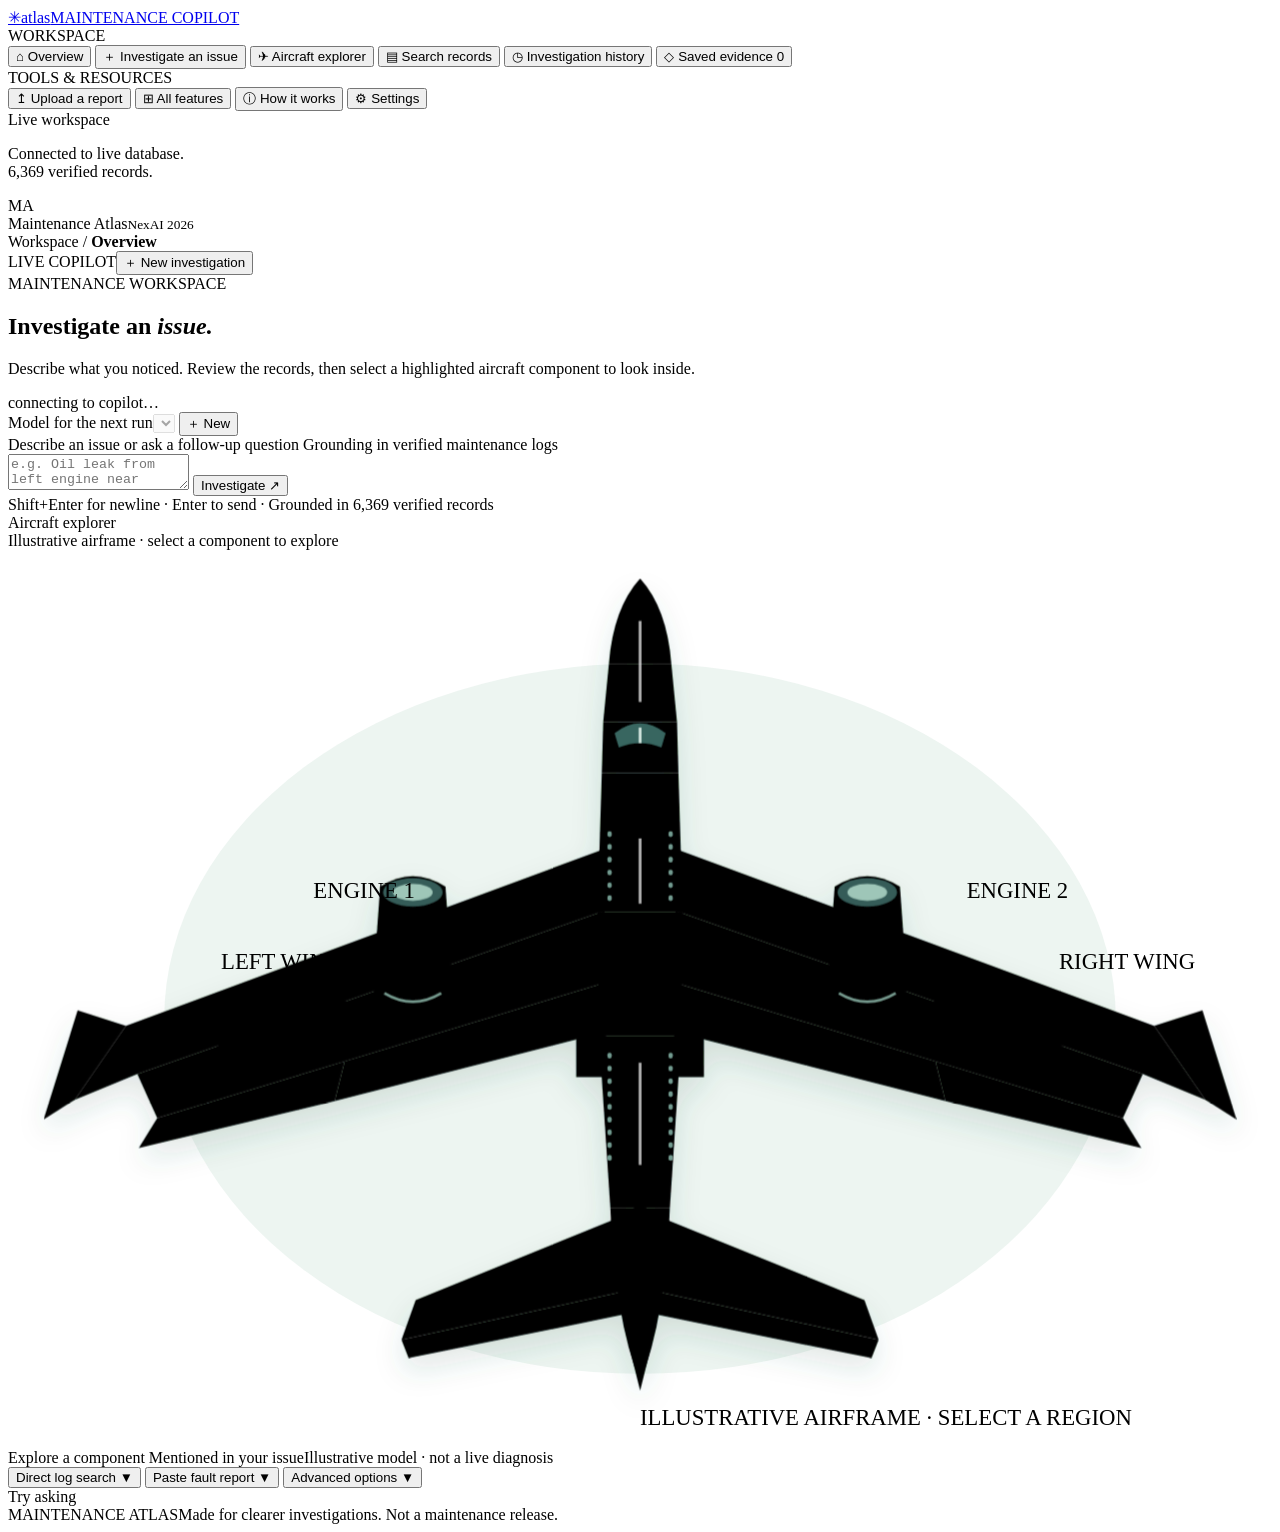
==== public/index.html @ 1d2687a9 "feat: Vercel deployment configuration, deduplication grouping, and natural answer synthesis" ====
<!doctype html>
<html lang="en">
<head>
  <meta charset="utf-8"><meta name="viewport" content="width=device-width,initial-scale=1">
  <base href="/maintenance/">
  <title>Maintenance Atlas — evidence copilot</title>
  <link rel="preconnect" href="https://fonts.googleapis.com">
  <link rel="preconnect" href="https://fonts.gstatic.com" crossorigin>
  <link href="https://fonts.googleapis.com/css2?family=Archivo:wght@400;500;600;700;800&family=IBM+Plex+Mono:wght@400;500;600&family=Newsreader:ital,wght@1,500&display=swap" rel="stylesheet">
  <link rel="stylesheet" href="/maintenance/talent-base.css"><link rel="stylesheet" href="/maintenance/maintenance.css"><link rel="stylesheet" href="/maintenance/atlas-workspace.css">
</head>
<body>
  <div class="talent-shell" id="shell">
    <aside class="atlas-sidebar" aria-label="Workspace navigation">
      <a class="atlas-logo" id="atlasLogo" href="./"><span class="logo-icon">✳</span><span>atlas<span class="logo-caption">MAINTENANCE COPILOT</span></span></a>
      <div class="sidebar-label">WORKSPACE</div>
      <nav class="atlas-navigation">
        <button class="nav-item active" data-destination="home" aria-current="page"><span>⌂</span> Overview</button>
        <button class="nav-item" data-destination="issue"><span>＋</span> Investigate an issue</button>
        <button class="nav-item" data-destination="airframe"><span>✈</span> Aircraft explorer</button>
        <button class="nav-item" id="explorerBtn"><span>▤</span> <span id="explorerNavLabel">Search records</span></button>
        <button class="nav-item" id="historyBtn"><span>◷</span> Investigation history</button>
        <button class="nav-item" id="pinsBtn"><span>◇</span> Saved evidence <span class="nav-count" id="pinCount">0</span></button>
      </nav>
      <div class="sidebar-label">TOOLS & RESOURCES</div>
      <nav class="atlas-navigation">
        <button class="nav-item" id="uploadBtn"><span>↥</span> Upload a report</button>
        <button class="nav-item" data-destination="features"><span>⊞</span> All features</button>
        <button class="nav-item" id="storyBtn"><span>ⓘ</span> How it works</button>
        <button class="nav-item" id="settingsBtn"><span>⚙</span> Settings</button>
      </nav>
      <div class="sidebar-bottom" id="sidebarBottom"><div class="demo-pill" id="workspacePill"><i></i> Live workspace</div><p id="workspaceSubtext">Connected to live database.<br>6,369 verified records.</p><div class="profile-avatar" id="workspaceAvatar">MA</div><span id="workspaceIdentity">Maintenance Atlas<small>NexAI 2026</small></span></div>
    </aside>
    <header class="topbar"><div class="topbar-inner"><div class="breadcrumb">Workspace <span>/</span> <strong id="viewName">Overview</strong></div><div class="top-actions"><span class="preview-label" id="previewBadge">LIVE COPILOT</span><button class="primary-btn" id="newSessionBtn">＋ New investigation</button></div></div></header>
    <main>
      <section class="hero">
        <div class="hero-kicker"><span></span> MAINTENANCE WORKSPACE</div>
        <h1>Investigate an <em>issue.</em></h1>
        <p class="hero-copy">Describe what you noticed. Review the records, then select a highlighted aircraft component to look inside.</p>
      <section class="chat-wrap" id="chatSection"><div class="chat-panel">
        <div class="chat-top"><span class="ready-indicator" id="readyDot"></span><span class="copilot-status" id="chatStatus" role="status">connecting to copilot…</span><span class="toolbar-spacer"></span><div class="chat-toolbar">
          <label class="sr-only" for="agentModelSelect">Model for the next run</label><select class="toolbar-select" id="agentModelSelect" disabled></select>
          <button class="mini-btn" id="newChatMiniBtn" type="button" title="Start a fresh investigation">＋ New</button>
          <button class="mini-btn" id="stopBtn" hidden>stop · esc</button><button class="mini-btn" id="resumeBtn" hidden>resume stream</button>
        </div></div>
        <div class="live-spec-card" id="liveSpecCard" hidden></div>
        <div class="investigation-layout" id="workspace">
          <div class="conversation" id="thread" data-empty="Your investigation results will appear here." tabindex="0" aria-label="Investigation conversation"></div>
          <aside class="evidence-workspace" id="evidenceWorkspace" aria-label="Evidence and investigation state" hidden>
            <div class="workspace-tabs" role="group" aria-label="Investigation panels">
              <button class="chip active" data-tab="evidence">Evidence</button>
              <button class="chip" data-tab="board">Known / reported / missing</button>
              <button class="chip" data-tab="airframe">Airframe Visual</button>
            </div>
            <div id="evidencePanel"></div>
            <div id="boardPanel" hidden></div>
            <div id="airframePanel" hidden>
              <div class="panel-airframe-note" id="panelAirframeNote">Inspecting detected component on airframe</div>
              <div class="panel-airframe-svg-wrap" id="panelAirframeSvgWrap"></div>
            </div>
          </aside>
        </div>
        <!-- Bottom composer for primary and follow-up inquiries -->
        <form class="chat-input-row unified-composer" id="chatForm">
          <div class="composer-top-row">
            <label for="chatInput" class="composer-label">Describe an issue or ask a follow-up question</label>
            <span class="plain-language">Grounding in verified maintenance logs</span>
          </div>
          <div class="composer-input-wrap">
            <textarea class="chat-input" id="chatInput" placeholder="e.g. Oil leak from left engine near intake... What were the recorded corrective actions?" rows="2" maxlength="8000" required></textarea>
            <button class="primary-btn composer-submit" id="chatSubmit" type="submit">Investigate <span>↗</span></button>
          </div>
          <div class="composer-footer">
            <span>Shift+Enter for newline · Enter to send · Grounded in 6,369 verified records</span>
          </div>
        </form>
      </div></section>
        <!-- Aircraft explorer -->
        <!-- Top-down 2D Plane Silhouette Workspace / Locator -->
        <div class="plane-diagnostic-wrap" id="planeDiagnosticWrap">
          <div class="plane-diagnostic-card">
            <div class="plane-card-header">
              <div class="plane-card-title">
                <span class="plane-status-dot" id="planeStatusDot"></span>
                <span>Aircraft explorer</span>
              </div>
              <div class="plane-active-highlight" id="planeActiveHighlight">Illustrative airframe · select a component to explore</div>
            </div>

            <!-- View 1: Main Full Aircraft Silhouette (Top-Down Structural Breakdown) -->
            <div class="plane-svg-container" id="planeSvgContainer">
<svg id="planeSvg" xmlns="http://www.w3.org/2000/svg" viewBox="55 20 890 630" role="group" aria-label="Interactive aircraft regions"><defs>
 <linearGradient id="aircraftMetal" x1="0" x2="1"><stop stop-color="#c3d9d4"/><stop offset=".32" stop-color="#f8fffc"/><stop offset=".67" stop-color="#e4f2ed"/><stop offset="1" stop-color="#9fbbb4"/></linearGradient>
 <linearGradient id="wingMetal" x1="0" y1="0" x2=".3" y2="1"><stop stop-color="#e3f2ed"/><stop offset="1" stop-color="#a6c4b9"/></linearGradient>
 <linearGradient id="engineMetal"><stop stop-color="#91b0aa"/><stop offset=".4" stop-color="#f4fcf8"/><stop offset="1" stop-color="#adc9c0"/></linearGradient>
 <filter id="aircraftShadow" x="-20%" y="-20%" width="140%" height="140%"><feDropShadow dx="0" dy="10" stdDeviation="10" flood-color="#2e6253" flood-opacity=".14"/></filter>
 </defs><ellipse cx="500" cy="350" rx="335" ry="250" fill="#dcebe380"/>
 <g filter="url(#aircraftShadow)"><g><path id="seg-wing-l-slats" data-name="Left wing leading edge" class="plane-seg wing-slat" d="M476 230 138 355 102 407 146 389 475 274Z"/><path id="seg-wing-l-tank" data-name="Left wing wing box &amp; fuel tank" class="plane-seg wing-box" d="M475 274 146 389 160 420 474 325Z"/><path id="seg-wing-l-flaps" data-name="Left wing inboard flaps" class="plane-seg wing-control" d="M474 325 292 380 285 408 477 359Z"/><path id="seg-wing-l-aileron" data-name="Left wing outboard aileron" class="plane-seg wing-control" d="M292 380 160 420 147 441 285 408Z"/><path id="seg-wing-l-spoiler" data-name="Left wing spoiler panels" class="plane-seg wing-spoiler" d="M202 365 292 334 296 349 205 381Z"/><path id="seg-wing-l-tip" data-name="Left wing winglet" class="plane-seg wing-tip" d="M138 355 104 344 80 421 102 407Z"/><path id="seg-pylon-l" data-name="Left engine pylon" class="plane-seg pylon" d="M333 284 359 283 360 338 333 342Z"/><path id="seg-engine-l" data-name="Engine 1 · Left powerplant" class="plane-seg engine-body" d="M317 257 Q340 242 363 257 L368 326 Q366 353 340 365 Q314 353 312 326Z"/><g class="aircraft-decoration"><ellipse cx="340" cy="261" rx="21" ry="10" fill="#355c58"/><ellipse cx="340" cy="261" rx="14" ry="6" fill="#9ec6b8"/><path d="M320 332Q340 344 360 332" fill="none" stroke="#789d91" stroke-width="2"/></g><path id="seg-tail-l" data-name="Left horizontal stabilizer" class="plane-seg tail-body" d="M485 490 342 548 332 576 489 542Z"/><path id="seg-elevator-l" data-name="Left elevator" class="plane-seg wing-control" d="M489 542 332 576 337 589 490 558Z"/><path id="seg-gear-l" data-name="Left main landing gear" class="plane-seg gear-panel" d="M462 352 476 352 476 391 455 391 455 365Z"/></g><g transform="translate(1000 0) scale(-1 1)"><path id="seg-wing-r-slats" data-name="Right wing leading edge" class="plane-seg wing-slat" d="M476 230 138 355 102 407 146 389 475 274Z"/><path id="seg-wing-r-tank" data-name="Right wing wing box &amp; fuel tank" class="plane-seg wing-box" d="M475 274 146 389 160 420 474 325Z"/><path id="seg-wing-r-flaps" data-name="Right wing inboard flaps" class="plane-seg wing-control" d="M474 325 292 380 285 408 477 359Z"/><path id="seg-wing-r-aileron" data-name="Right wing outboard aileron" class="plane-seg wing-control" d="M292 380 160 420 147 441 285 408Z"/><path id="seg-wing-r-spoiler" data-name="Right wing spoiler panels" class="plane-seg wing-spoiler" d="M202 365 292 334 296 349 205 381Z"/><path id="seg-wing-r-tip" data-name="Right wing winglet" class="plane-seg wing-tip" d="M138 355 104 344 80 421 102 407Z"/><path id="seg-pylon-r" data-name="Right engine pylon" class="plane-seg pylon" d="M333 284 359 283 360 338 333 342Z"/><path id="seg-engine-r" data-name="Engine 2 · Right powerplant" class="plane-seg engine-body" d="M317 257 Q340 242 363 257 L368 326 Q366 353 340 365 Q314 353 312 326Z"/><g class="aircraft-decoration"><ellipse cx="340" cy="261" rx="21" ry="10" fill="#355c58"/><ellipse cx="340" cy="261" rx="14" ry="6" fill="#9ec6b8"/><path d="M320 332Q340 344 360 332" fill="none" stroke="#789d91" stroke-width="2"/></g><path id="seg-tail-r" data-name="Right horizontal stabilizer" class="plane-seg tail-body" d="M485 490 342 548 332 576 489 542Z"/><path id="seg-elevator-r" data-name="Right elevator" class="plane-seg wing-control" d="M489 542 332 576 337 589 490 558Z"/><path id="seg-gear-r" data-name="Right main landing gear" class="plane-seg gear-panel" d="M462 352 476 352 476 391 455 391 455 365Z"/></g><path id="seg-nose" data-name="Nose &amp; radome" class="plane-seg fuselage-body" d="M478 100 Q481 61 500 40 Q519 61 522 100Z"/><path id="seg-avionics" data-name="Forward avionics bay" class="plane-seg fuselage-body" d="M478 100 522 100 526 141 474 141Z"/><path id="seg-cockpit" data-name="Flight deck" class="plane-seg fuselage-body" d="M474 141 526 141 527 177 473 177Z"/><path id="seg-fuselage-fwd" data-name="Forward cabin" class="plane-seg fuselage-body" d="M473 177 527 177 530 275 470 275Z"/><path id="seg-center-box" data-name="Center wing box" class="plane-seg fuselage-body" d="M470 275 530 275 529 362 471 362Z"/><path id="seg-fuselage-aft" data-name="Aft cabin" class="plane-seg fuselage-body" d="M471 362 529 362 521 483 479 483Z"/><path id="seg-apu" data-name="Tail cone &amp; APU" class="plane-seg fuselage-body" d="M479 483 521 483 Q518 561 500 606 Q482 561 479 483Z"/><path id="seg-rudder" data-name="Vertical fin &amp; rudder" class="plane-seg rudder-body" d="M496 469 504 469 507 584 500 612 493 584Z"/><path id="seg-gear-nose" data-name="Nose landing gear" class="plane-seg gear-panel" d="M493 187 507 187 507 214 493 214Z"/><path id="seg-door-fwd" data-name="Forward cabin doors" class="plane-seg door-panel" d="M474 183 484 183 484 202 474 202Z M516 183 526 183 526 202 516 202Z"/><path id="seg-door-aft" data-name="Aft cabin doors" class="plane-seg door-panel" d="M480 456 489 456 489 475 480 475Z M511 456 520 456 520 475 511 475Z"/><g class="aircraft-decoration"><path d="M482 149Q500 135 518 149L515 159Q500 153 485 159Z" fill="#386660"/><path d="M500 145V156" stroke="#d3e6df" stroke-width="2"/><rect x="477" y="218" width="3" height="4" rx="1.4" fill="#739c91"/><rect x="477" y="227" width="3" height="4" rx="1.4" fill="#739c91"/><rect x="477" y="236" width="3" height="4" rx="1.4" fill="#739c91"/><rect x="477" y="245" width="3" height="4" rx="1.4" fill="#739c91"/><rect x="477" y="254" width="3" height="4" rx="1.4" fill="#739c91"/><rect x="477" y="263" width="3" height="4" rx="1.4" fill="#739c91"/><rect x="477" y="374" width="3" height="4" rx="1.4" fill="#739c91"/><rect x="477" y="383" width="3" height="4" rx="1.4" fill="#739c91"/><rect x="477" y="392" width="3" height="4" rx="1.4" fill="#739c91"/><rect x="477" y="401" width="3" height="4" rx="1.4" fill="#739c91"/><rect x="477" y="410" width="3" height="4" rx="1.4" fill="#739c91"/><rect x="477" y="419" width="3" height="4" rx="1.4" fill="#739c91"/><rect x="477" y="428" width="3" height="4" rx="1.4" fill="#739c91"/><rect x="477" y="437" width="3" height="4" rx="1.4" fill="#739c91"/><rect x="477" y="446" width="3" height="4" rx="1.4" fill="#739c91"/><rect x="520" y="218" width="3" height="4" rx="1.4" fill="#739c91"/><rect x="520" y="227" width="3" height="4" rx="1.4" fill="#739c91"/><rect x="520" y="236" width="3" height="4" rx="1.4" fill="#739c91"/><rect x="520" y="245" width="3" height="4" rx="1.4" fill="#739c91"/><rect x="520" y="254" width="3" height="4" rx="1.4" fill="#739c91"/><rect x="520" y="263" width="3" height="4" rx="1.4" fill="#739c91"/><rect x="520" y="374" width="3" height="4" rx="1.4" fill="#739c91"/><rect x="520" y="383" width="3" height="4" rx="1.4" fill="#739c91"/><rect x="520" y="392" width="3" height="4" rx="1.4" fill="#739c91"/><rect x="520" y="401" width="3" height="4" rx="1.4" fill="#739c91"/><rect x="520" y="410" width="3" height="4" rx="1.4" fill="#739c91"/><rect x="520" y="419" width="3" height="4" rx="1.4" fill="#739c91"/><rect x="520" y="428" width="3" height="4" rx="1.4" fill="#739c91"/><rect x="520" y="437" width="3" height="4" rx="1.4" fill="#739c91"/><rect x="520" y="446" width="3" height="4" rx="1.4" fill="#739c91"/><path d="M500 70V127M500 223V269M500 381V453" stroke="#ffffff" stroke-opacity=".7" stroke-width="2"/></g></g>
<g class="aircraft-labels"><text x="205" y="315">LEFT WING</text><text x="795" y="315">RIGHT WING</text><text x="270" y="265">ENGINE 1</text><text x="730" y="265">ENGINE 2</text><text x="500" y="636">ILLUSTRATIVE AIRFRAME · SELECT A REGION</text></g></svg>
            </div>

            <!-- View 2: Drill-down Structural Detail View (Wing / Engine / Avionics Inspection) -->
            <div class="drilldown-container" id="drilldownContainer" hidden>
              <div class="drilldown-toolbar">
                <div class="drilldown-title" id="drilldownTitle">COMPONENT DRILL-DOWN INSPECTION</div>
                <button class="mini-btn drilldown-back-btn" id="drilldownBackBtn">← Back to full airframe</button>
              </div>
              <div class="drilldown-canvas" id="drilldownCanvas"></div>
              <div class="drilldown-details" id="drilldownDetails">
                <div class="drilldown-diag-badge" id="drilldownBadge">ILLUSTRATIVE</div>
                <div class="drilldown-diag-text" id="drilldownText">Select a component to understand its role.</div>
              </div>
            </div>
          </div>
        </div>
        <div class="explorer-caption"><span><i class="legend-dot neutral"></i> Explore a component</span><span><i class="legend-dot coral"></i> Mentioned in your issue</span><span>Illustrative model · not a live diagnosis</span></div>
        <span id="coverage" hidden></span>
        <div class="toggle-row">
          <button class="toggle-pill" data-drawer="queryDrawer" aria-expanded="false">Direct log search <span class="chev">▼</span></button>
          <button class="toggle-pill" data-drawer="reportDrawer" aria-expanded="false">Paste fault report <span class="chev">▼</span></button>
          <button class="toggle-pill" data-drawer="advancedDrawer" aria-expanded="false">Advanced options <span class="chev">▼</span></button>
        </div>
        <section class="drawer" id="queryDrawer" hidden><div class="section-label">Direct log search</div><p class="helper">Retrieve source records without generating an answer.</p><label class="sr-only" for="queryText">Search complaint</label><textarea class="textarea" id="queryText" placeholder="Describe a component and symptom…" maxlength="8000"></textarea><div class="drawer-actions"><span class="helper">Uses the same source filters as the copilot.</span><button class="primary-btn" id="searchBtn">Search records</button></div></section>
        <section class="drawer" id="reportDrawer" hidden><div class="section-label">User-reported context</div><p class="helper">A pasted report is a user observation. It does not become a historical database record.</p><label class="form-label">Aircraft / engine, if known<input class="field" id="aircraftInput" maxlength="160" placeholder="Unknown — specify if available"></label><label class="sr-only" for="reportText">Fault report</label><textarea class="textarea" id="reportText" placeholder="Paste the complaint and observations…" maxlength="8000"></textarea><div class="drawer-actions"><span></span><button class="primary-btn" id="reportBtn">Investigate report</button></div></section>
        <section class="drawer" id="advancedDrawer" hidden><div class="section-label">Retrieval options</div><div class="form-grid maintenance-filters">
          <label class="form-label">Domain<select class="select" id="domainSelect"></select></label>
          <label class="form-label">Top K<input class="field" type="number" min="1" max="20" value="5" id="topK"></label>
          <label class="form-label">Quality<select class="select" id="qualitySelect"><option value="hybrid">Hybrid</option><option value="rerank">Hybrid + rerank</option></select></label>
          <label class="form-label">Duplicate view<select class="select" id="duplicatesSelect"><option value="grouped">Group repeats</option><option value="raw">All source rows</option></select></label>
        </div><p class="helper">Changing a filter applies to the next run. Unknown aircraft applicability remains unknown.</p></section>
      </section>
      <div id="notice" role="status" hidden></div>
      <section class="results-section"><div class="starter" id="starterBlock"><div class="starter-title">Try asking</div><div class="starter-row" id="starters"></div></div><div id="directResults"></div></section>
    </main>
    <footer class="footer"><div class="footer-inner"><span class="footer-brand">MAINTENANCE ATLAS</span><span>Made for clearer investigations. Not a maintenance release.</span><span class="footer-mono" id="environmentLabel"></span></div></footer>
  </div>
  <dialog id="panelDialog" aria-labelledby="panelTitle"><div class="drawer-panel-head"><div><div class="results-eyebrow" id="panelEyebrow"></div><h2 id="panelTitle"></h2></div><button class="mini-btn" id="panelCloseBtn">close</button></div><div class="panel-body" id="panelBody"></div></dialog>
  <input type="file" id="fileInput" accept=".txt,.md,.pdf" hidden>
  <!-- One controller only. Never load talent.js or agent-panel.js alongside this. -->
  <script type="module" src="/maintenance/maintenance-ui.mjs"></script><script type="module" src="/maintenance/workspace-navigation.mjs"></script>
</body></html>
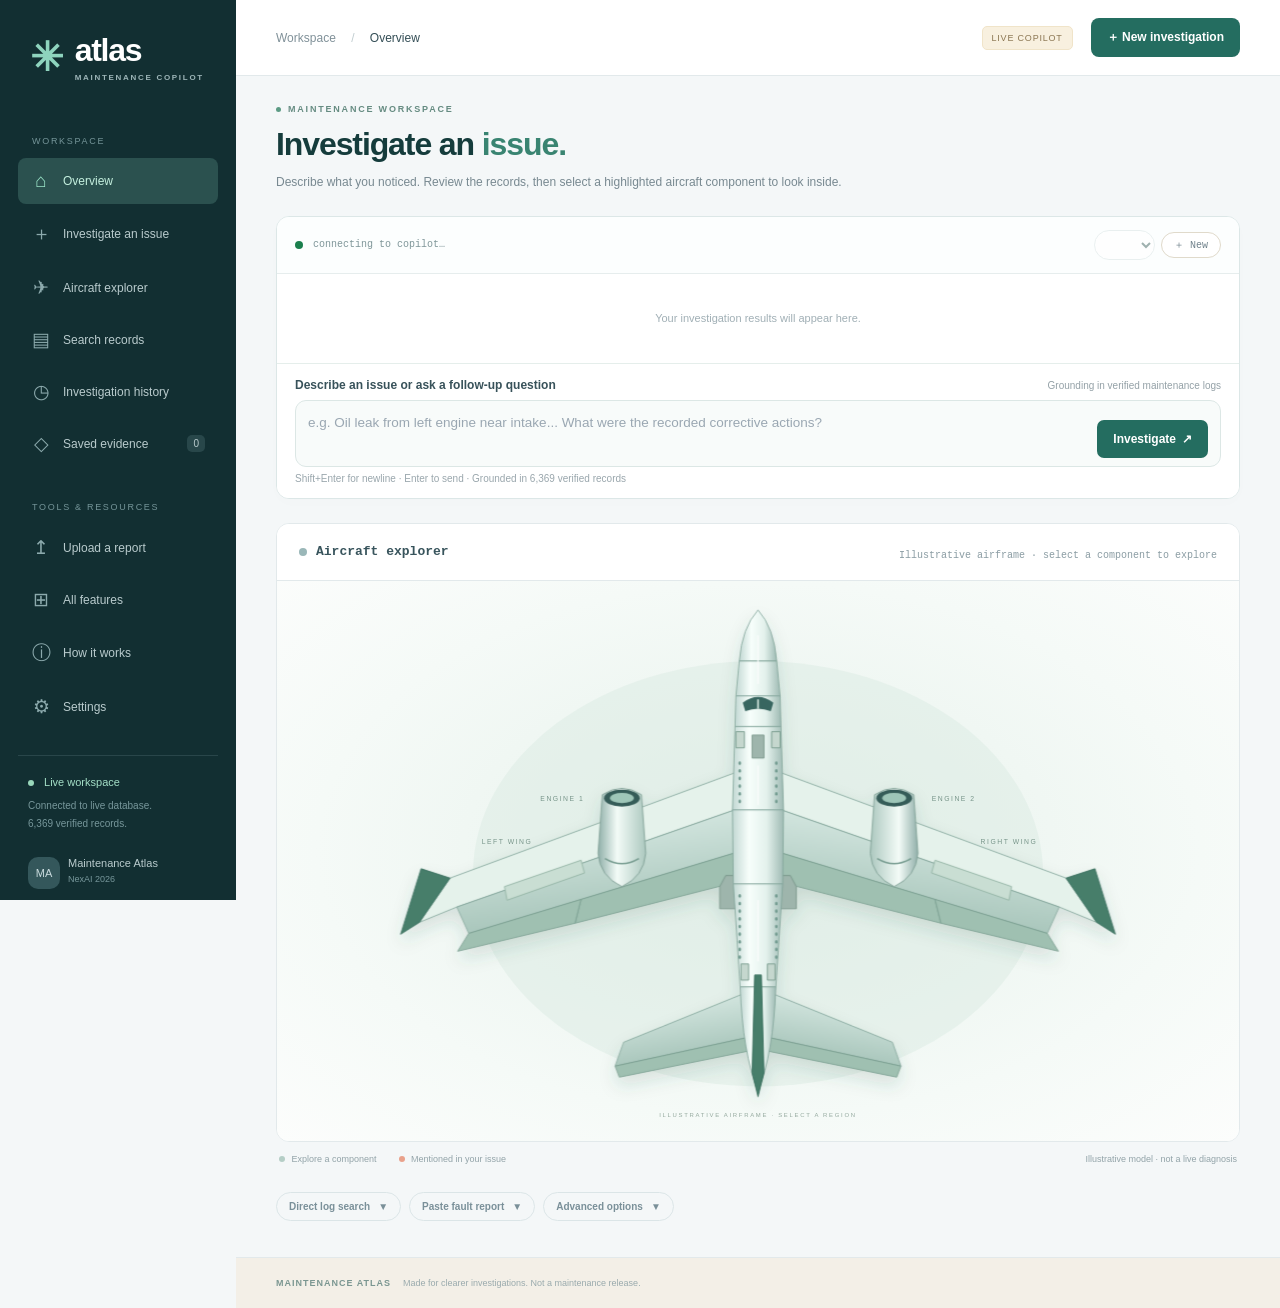
==== commit aefefe41: "feat(deploy): add root assets and dynamic base path for Vercel and GitHub Pages deployment" ====
--- a/public/index.html
+++ b/public/index.html
@@ -2,12 +2,20 @@
 <html lang="en">
 <head>
   <meta charset="utf-8"><meta name="viewport" content="width=device-width,initial-scale=1">
-  <base href="/maintenance/">
+  <script>
+    if (location.pathname.includes('/Maintenance-Copilot-agentic-RAG-over-logbooks')) {
+      document.write('<base href="/Maintenance-Copilot-agentic-RAG-over-logbooks/">');
+    } else if (location.pathname.startsWith('/maintenance')) {
+      document.write('<base href="/maintenance/">');
+    } else {
+      document.write('<base href="./">');
+    }
+  </script>
   <title>Maintenance Atlas — evidence copilot</title>
   <link rel="preconnect" href="https://fonts.googleapis.com">
   <link rel="preconnect" href="https://fonts.gstatic.com" crossorigin>
   <link href="https://fonts.googleapis.com/css2?family=Archivo:wght@400;500;600;700;800&family=IBM+Plex+Mono:wght@400;500;600&family=Newsreader:ital,wght@1,500&display=swap" rel="stylesheet">
-  <link rel="stylesheet" href="/maintenance/talent-base.css"><link rel="stylesheet" href="/maintenance/maintenance.css"><link rel="stylesheet" href="/maintenance/atlas-workspace.css">
+  <link rel="stylesheet" href="./talent-base.css"><link rel="stylesheet" href="./maintenance.css"><link rel="stylesheet" href="./atlas-workspace.css">
 </head>
 <body>
   <div class="talent-shell" id="shell">
--- a/public/talent-base.css
+++ b/public/talent-base.css
@@ -0,0 +1,508 @@
+:root {
+  --bg: #f8f6f1;
+  --paper: #ffffff;
+  --paper-soft: #fbfaf6;
+  --navy-950: #081726;
+  --navy-900: #0f2b46;
+  --navy-800: #16293a;
+  --navy-700: #1b4263;
+  --rust: #c25f38;
+  --rust-soft: #fdf7f3;
+  --text: #16293a;
+  --muted: #5c6b78;
+  --faint: #9aa7b2;
+  --line: #e6e1d6;
+  --line-strong: #d8d1c2;
+  --sand: #f3efe7;
+  --green: #1b7f4d;
+  --green-soft: #e7f3ec;
+  --warn: #b45309;
+  --shadow-soft: 0 8px 32px rgba(15, 43, 70, 0.06);
+  --shadow-card: 0 14px 38px rgba(8, 23, 38, 0.12);
+  --radius: 16px;
+  --mono: "IBM Plex Mono", ui-monospace, SFMono-Regular, Menlo, monospace;
+  --sans: "Archivo", system-ui, -apple-system, BlinkMacSystemFont, "Segoe UI", sans-serif;
+  --serif: "Newsreader", Georgia, serif;
+}
+
+* { box-sizing: border-box; }
+html, body { margin: 0; min-height: 100%; background: var(--bg); color: var(--text); font-family: var(--sans); }
+body { min-width: 320px; }
+button, input, textarea, select { font: inherit; }
+button { cursor: pointer; }
+button:disabled { cursor: not-allowed; opacity: 0.62; }
+input:focus, textarea:focus, select:focus, button:focus { outline: none; }
+::placeholder { color: var(--faint); opacity: 1; }
+
+@keyframes spin { to { transform: rotate(360deg); } }
+@keyframes fadeUp { from { opacity: 0; transform: translateY(10px); } to { opacity: 1; transform: translateY(0); } }
+@keyframes pulseDot { 0%, 100% { opacity: .32; } 50% { opacity: 1; } }
+@keyframes shimmer { 0% { background-position: 150% 0; } 100% { background-position: -150% 0; } }
+@keyframes blink { 0%, 100% { opacity: 1; } 50% { opacity: 0; } }
+
+.talent-shell { min-height: 100vh; background: var(--bg); display: flex; flex-direction: column; }
+.talent-shell > main { flex: 1; }
+.topbar { position: sticky; top: 0; z-index: 50; background: var(--navy-950); border-bottom: 2px solid var(--rust); }
+.topbar-inner { max-width: 1180px; margin: 0 auto; padding: 10px 24px; display: flex; align-items: center; justify-content: space-between; gap: 18px; }
+.brand { display: flex; align-items: baseline; gap: 12px; color: #f8f6f1; text-decoration: none; }
+.brand-main { font-size: 15px; font-weight: 800; letter-spacing: .16em; }
+.brand-rule { width: 1px; height: 14px; background: rgba(255,255,255,.25); align-self: center; }
+.brand-sub { font-size: 12.5px; font-weight: 600; letter-spacing: .08em; color: #c9876a; text-transform: uppercase; }
+.top-actions { display: flex; align-items: center; gap: 8px; flex-wrap: wrap; justify-content: flex-end; }
+.shortlist-pill, .top-link { display: inline-flex; align-items: center; gap: 8px; border: 1px solid rgba(255,255,255,.2); border-radius: 999px; padding: 7px 15px; font-size: 12.5px; font-weight: 600; color: #e8e2d6; background: transparent; text-decoration: none; }
+.top-link:hover { border-color: rgba(255,255,255,.42); color: #fff8f2; }
+.status-dot { width: 6px; height: 6px; border-radius: 999px; background: var(--rust); }
+
+.hero { max-width: 1040px; margin: 0 auto; padding: 28px 24px 0; }
+.hero-kicker { text-align: center; font-size: 11px; font-weight: 800; letter-spacing: .18em; text-transform: uppercase; color: var(--rust); }
+.hero h1 { margin: 8px 0 0; font-size: clamp(30px, 3.7vw, 40px); font-weight: 800; letter-spacing: -.025em; line-height: 1.04; text-align: center; color: var(--navy-950); }
+.hero h1 em { font-family: var(--serif); font-style: italic; font-weight: 500; color: var(--rust); }
+.hero-copy { margin: 10px auto 0; max-width: 640px; text-align: center; font-size: 14px; line-height: 1.45; color: #4a5c6d; }
+.ai-search { position: relative; max-width: 760px; margin: 22px auto 0; }
+.ai-mark { position: absolute; left: 22px; top: 50%; transform: translateY(-50%); color: var(--rust); font-size: 17px; line-height: 1; }
+.ai-input { width: 100%; height: 60px; border-radius: 999px; border: 1.5px solid #cfc7b6; background: #fff; padding: 0 72px 0 50px; font-size: 15.5px; font-weight: 500; color: var(--text); box-shadow: 0 10px 32px rgba(8,23,38,.10); transition: border-color .15s ease, box-shadow .15s ease; }
+.ai-input:focus { border-color: var(--navy-900); box-shadow: 0 6px 24px rgba(15,43,70,.1), 0 0 0 4px rgba(15,43,70,.06); }
+.send-round { position: absolute; right: 9px; top: 9px; width: 42px; height: 42px; border-radius: 999px; border: none; background: var(--navy-900); color: var(--bg); font-size: 17px; display: grid; place-items: center; transition: transform .12s ease, background .12s ease; }
+.send-round:hover { background: var(--navy-700); transform: scale(1.05); }
+.send-round.is-stop { background: #111820; color: #fff; cursor: pointer; opacity: 1; }
+.send-round.is-stop:hover { background: #1a2530; transform: scale(1.04); }
+.send-stop-square { width: 12px; height: 12px; border-radius: 3px; background: currentColor; display: block; }
+
+.feature-grid { display: grid; grid-template-columns: repeat(3, minmax(0,1fr)); gap: 10px; max-width: 760px; margin: 16px auto 0; }
+.feature-card { background: #fff; border: 1px solid #ddd6c7; border-radius: 14px; padding: 11px 14px; transition: border-color .15s ease, box-shadow .15s ease; }
+.feature-card:hover { border-color: var(--rust); box-shadow: 0 8px 24px rgba(8,23,38,.08); }
+.feature-bar { width: 22px; height: 3px; background: var(--rust); border-radius: 2px; }
+.feature-title { margin-top: 8px; font-size: 13px; font-weight: 800; color: var(--navy-950); letter-spacing: -.01em; }
+.feature-copy { margin-top: 3px; font-size: 11.5px; line-height: 1.4; color: #4a5c6d; }
+
+.toggle-row { display: flex; justify-content: center; gap: 8px; margin-top: 14px; flex-wrap: wrap; }
+.talent-shell.chat-active .hero { padding-top: 14px; }
+.talent-shell.chat-active .hero-kicker,
+.talent-shell.chat-active .hero h1,
+.talent-shell.chat-active .hero-copy,
+.talent-shell.chat-active .ai-search,
+.talent-shell.chat-active .feature-grid { display: none; }
+.talent-shell.chat-active .toggle-row { margin-top: 0; }
+.talent-shell.chat-active .chat-wrap { max-width: 1180px; padding-top: 12px; }
+.talent-shell.chat-active .chat-panel { min-height: calc(100vh - 190px); display: flex; flex-direction: column; }
+.talent-shell.chat-active .threads-area { flex: 1; min-height: 0; }
+.talent-shell.chat-active .thread { flex: 1; min-height: 430px; max-height: none; align-content: start; }
+.talent-shell.chat-active .chat-panel.layout-sidepanel .thread { min-height: 430px; }
+.talent-shell.chat-active .chat-panel.layout-sidepanel .reason-rail { max-height: none; flex: 1; min-height: 430px; }
+.talent-shell.chat-active .results-section { max-width: 1180px; padding-top: 10px; padding-bottom: 24px; }
+.talent-shell.chat-active #starterBlock { display: none !important; }
+.talent-shell.chat-active .footer { display: none; }
+.toggle-pill, .chip, .ghost-btn, .primary-btn, .mini-btn { border-radius: 999px; transition: all .12s ease; }
+.toggle-pill { display: inline-flex; align-items: center; gap: 8px; padding: 9px 16px; border: 1px solid var(--line-strong); background: #fff; color: #2f4154; font-size: 13.5px; font-weight: 600; }
+.toggle-pill[aria-expanded="true"] { background: var(--navy-900); color: var(--bg); border-color: var(--navy-900); }
+.badge { min-width: 18px; height: 18px; border-radius: 999px; background: var(--rust); color: white; display: inline-grid; place-items: center; font-size: 11px; font-weight: 700; padding: 0 5px; }
+.chev { font-size: 10px; display: inline-block; transition: transform .18s ease; }
+.toggle-pill[aria-expanded="true"] .chev { transform: rotate(180deg); }
+
+.drawer { max-width: 680px; margin: 14px auto 0; border: 1px solid var(--line); border-radius: 18px; padding: 20px; animation: fadeUp .22s ease both; background: #fff; box-shadow: 0 4px 18px rgba(15,43,70,.04); }
+.drawer[hidden] { display: none; }
+.section-label { font-size: 11.5px; font-weight: 700; text-transform: uppercase; letter-spacing: .08em; color: var(--rust); }
+.helper { margin: 6px 0 12px; font-size: 13px; color: var(--muted); line-height: 1.45; }
+.field, .input, .textarea, .select { width: 100%; border: 1.5px solid var(--line); border-radius: 12px; background: var(--paper-soft); color: var(--text); transition: border-color .15s ease, background .15s ease; }
+.field, .input, .select { height: 42px; padding: 0 12px; }
+.textarea { min-height: 76px; resize: vertical; padding: 12px 14px; line-height: 1.45; }
+.field:focus, .input:focus, .textarea:focus, .select:focus { background: #fff; border-color: var(--navy-900); }
+.form-grid { display: grid; grid-template-columns: repeat(4, minmax(0,1fr)); gap: 10px; }
+.form-label { display: grid; gap: 6px; font-size: 11px; font-weight: 700; text-transform: uppercase; letter-spacing: .06em; color: #8b97a1; }
+.drawer-actions { display: flex; align-items: center; justify-content: space-between; gap: 12px; margin-top: 12px; flex-wrap: wrap; }
+.segmented { display: flex; gap: 4px; background: var(--sand); border-radius: 999px; padding: 4px; }
+.segmented button { border: 0; border-radius: 999px; padding: 7px 14px; background: transparent; color: #8b97a1; font-size: 12.5px; font-weight: 700; }
+.segmented button.active { background: #fff; color: var(--navy-900); box-shadow: 0 1px 4px rgba(15,43,70,.12); }
+.primary-btn { border: 0; background: var(--navy-900); color: var(--bg); padding: 11px 22px; font-size: 13.5px; font-weight: 700; }
+.primary-btn:hover { background: var(--navy-700); }
+.ghost-btn { border: 1px solid #e0dacb; background: #fff; color: #44566a; padding: 8px 15px; font-size: 12.5px; font-weight: 600; }
+.ghost-btn:hover { border-color: var(--rust); color: var(--rust); background: var(--rust-soft); }
+.link-btn { border: 0; background: none; color: #7c8b99; font-size: 12.5px; font-weight: 600; text-decoration: underline; padding: 0; }
+.skill-row, .status-row { display: flex; gap: 6px; flex-wrap: wrap; align-items: center; }
+.skill-chip, .status-chip { border-radius: 999px; font-size: 12.5px; font-weight: 600; }
+.skill-chip { display: inline-flex; align-items: center; gap: 7px; background: var(--navy-900); color: var(--bg); padding: 6px 7px 6px 13px; }
+.skill-chip button { border: 0; background: rgba(255,255,255,.18); color: var(--bg); width: 17px; height: 17px; border-radius: 999px; font-size: 11px; line-height: 1; display: grid; place-items: center; padding: 0; }
+.status-chip { border: 1px solid var(--line); background: #fff; color: #44566a; padding: 7px 14px; }
+.status-chip.active { background: var(--navy-900); color: var(--bg); border-color: var(--navy-900); }
+
+.chat-wrap { max-width: 980px; margin: 0 auto; padding: 18px 24px 0; }
+.chat-panel { border: 1px solid var(--line); border-radius: 18px; background: #fff; overflow: hidden; animation: fadeUp .25s ease both; box-shadow: var(--shadow-soft); }
+
+.threads-area { display: flex; min-width: 0; }
+.threads-area .thread { flex: 1 1 0; min-width: 0; }
+.reason-rail { display: none; }
+.chat-panel.layout-sidepanel { max-width: 1180px; }
+.chat-panel.layout-sidepanel .threads-area { border-top: none; }
+.chat-panel.layout-sidepanel .threads-area .thread { flex: 0 0 65%; border-right: 1px solid var(--line); }
+.chat-panel.layout-sidepanel .reason-rail { display: flex; flex-direction: column; flex: 0 0 35%; min-width: 220px; background: #0b1b2b; overflow-y: auto; max-height: 56vh; min-height: 300px; padding: 14px 16px; gap: 12px; scroll-behavior: smooth; }
+.chat-panel.layout-sidepanel .reason-rail .turn { animation: none; }
+.chat-panel.layout-sidepanel .reason-rail .run-card { border-color: #11314b; background: #0f2540; }
+.chat-panel.layout-sidepanel .reason-rail .run-header { color: #8da3b6; }
+.chat-panel.layout-sidepanel .reason-rail .run-label { color: #8da3b6; }
+.chat-panel.layout-sidepanel .reason-rail .run-elapsed { color: #4a6a82; }
+.chat-panel.layout-sidepanel .reason-rail .run-dot { color: #5fb98a; }
+.chat-panel.layout-sidepanel .reason-rail .tool-dot { color: #5fb98a; }
+.chat-panel.layout-sidepanel .reason-rail .tool-step.running .tool-dot { color: #c9876a; }
+.chat-panel.layout-sidepanel .reason-rail .tool-name { color: #c4d5e4; }
+.chat-panel.layout-sidepanel .reason-rail .tool-args { color: #4a6a82; }
+.chat-panel.layout-sidepanel .reason-rail .tool-result { color: #5c7a8e; }
+.chat-panel.layout-sidepanel .reason-rail .run-steps { border-top-color: #102a40; }
+.chat-panel.layout-sidepanel .reason-rail .tool-step.clickable:hover { background: rgba(255,255,255,.04); }
+.reasoning-pill { display: inline-flex; align-items: center; gap: 7px; justify-self: start; border: 1px dashed #c9c0b0; border-radius: 999px; padding: 5px 13px; font-family: var(--mono); font-size: 11px; color: var(--muted); background: var(--paper-soft); animation: fadeUp .2s ease both; }
+.reasoning-pill-icon { color: var(--rust); animation: spin 2.2s linear infinite; display: inline-block; line-height: 1; }
+.chat-top { display: flex; align-items: center; gap: 10px; padding: 12px 18px; background: var(--paper-soft); border-bottom: 1px solid #eeeae0; }
+.copilot-status { font-family: var(--mono); font-size: 12px; font-weight: 500; color: var(--muted); }
+.status-shimmer { background: linear-gradient(90deg, #8f9aa5 25%, var(--text) 50%, #8f9aa5 75%); background-size: 200% 100%; -webkit-background-clip: text; background-clip: text; color: transparent; animation: shimmer 1.8s linear infinite; }
+.spinner { color: var(--rust); font-size: 14px; display: inline-block; animation: spin 2.2s linear infinite; }
+.run-working-icon { width: 10px; height: 10px; border: 0; padding: 0; border-radius: 3px; background: var(--rust); display: inline-block; flex: 0 0 auto; box-shadow: 0 0 0 3px rgba(194,95,56,.12); animation: pulseDot 1.1s ease infinite; cursor: pointer; }
+.run-working-icon:hover { background: var(--warn); box-shadow: 0 0 0 4px rgba(168,70,34,.15); }
+.run-working-icon:focus-visible { outline: 2px solid var(--rust); outline-offset: 3px; }
+.mini-btn { border: 1px solid #e0dacb; background: #fff; color: var(--muted); padding: 5px 11px; font-family: var(--mono); font-size: 11px; }
+.live-spec-card { border-bottom: 1px solid #eeeae0; background: #fffdf8; padding: 12px 18px 14px; display: grid; gap: 10px; }
+.live-spec-card[hidden] { display: none; }
+.live-spec-head { display: flex; align-items: flex-start; justify-content: space-between; gap: 12px; }
+.live-spec-kicker { color: var(--rust); font-family: var(--mono); font-size: 10.5px; font-weight: 700; letter-spacing: .12em; text-transform: uppercase; }
+.live-spec-head h3 { margin: 2px 0 0; font-size: 14px; line-height: 1.2; color: var(--navy-950); }
+.live-spec-mode { border: 1px solid var(--line); border-radius: 999px; padding: 4px 9px; background: #fff; color: var(--muted); font-family: var(--mono); font-size: 10.5px; white-space: nowrap; }
+.live-spec-grid { display: grid; grid-template-columns: repeat(2, minmax(0, 1fr)); gap: 8px 12px; }
+.live-spec-row { min-width: 0; display: grid; grid-template-columns: 108px minmax(0, 1fr); align-items: start; gap: 8px; }
+.live-spec-key { color: var(--muted); font-size: 11.5px; font-weight: 700; }
+.live-spec-values { min-width: 0; display: flex; flex-wrap: wrap; gap: 5px; }
+.live-spec-empty { color: var(--faint); font-size: 11.5px; }
+.live-spec-pill { display: inline-flex; align-items: center; gap: 5px; max-width: 100%; border: 1px solid #ddd6c9; border-radius: 999px; background: #fff; color: #2f4154; padding: 3px 8px; font-size: 11.5px; font-weight: 650; line-height: 1.3; }
+.live-spec-pill small { color: var(--faint); font-family: var(--mono); font-size: 9px; font-weight: 500; text-transform: uppercase; }
+.live-spec-pill.assumed { background: #f7f4ec; }
+.live-spec-pill.confirmed { border-color: rgba(25,134,106,.35); background: #eef8f3; }
+.live-spec-pill.dropped { border-color: rgba(168,70,34,.35); background: #fff3ec; color: var(--warn); }
+.live-spec-pill.relaxed { border-color: rgba(194,95,56,.4); background: var(--rust-soft); color: #84401e; }
+.thread { max-height: 56vh; min-height: 300px; overflow-y: auto; padding: 18px 24px; display: grid; gap: 14px; scroll-behavior: smooth; }
+.msg-user { justify-self: end; max-width: 78%; min-width: 54px; background: var(--navy-900); color: var(--bg); border-radius: 14px 14px 5px 14px; padding: 10px 16px; font-size: 14px; line-height: 1.35; text-align: center; animation: fadeUp .2s ease both; }
+.turn { display: grid; gap: 8px; animation: fadeUp .2s ease both; }
+.run-card { border: 1px solid #eeeae0; border-radius: 12px; background: var(--paper-soft); overflow: hidden; }
+.run-card.has-error { border-color: #f2c7b8; }
+.run-card.finished .status-shimmer { animation: none; background: none; -webkit-background-clip: initial; background-clip: initial; color: var(--muted); }
+.run-header { display: flex; align-items: center; gap: 9px; padding: 9px 13px; cursor: pointer; user-select: none; }
+.run-dot { color: var(--green); font-size: 11px; line-height: 1; }
+.run-label { font-family: var(--mono); font-size: 12px; color: var(--muted); }
+.run-elapsed { font-family: var(--mono); font-size: 11px; color: var(--faint); margin-left: auto; }
+.run-steps { padding: 2px 14px 12px; display: grid; gap: 9px; }
+.run-card.collapsed .run-steps { display: none; }
+.run-card.collapsed .chev { transform: rotate(-90deg); }
+.tool-step { display: grid; gap: 3px; }
+.tool-line { display: flex; align-items: baseline; gap: 8px; font-family: var(--mono); font-size: 12.5px; }
+.tool-dot { color: var(--faint); line-height: 1; }
+.tool-step.running .tool-dot { animation: pulseDot 1.1s ease infinite; }
+.tool-step.done .tool-dot { color: var(--green); }
+.tool-step.error .tool-dot { color: var(--warn); }
+.tool-name { font-weight: 600; color: var(--text); }
+.tool-args { color: var(--faint); overflow: hidden; text-overflow: ellipsis; white-space: nowrap; }
+.tool-result { display: flex; gap: 8px; padding-left: 14px; font-family: var(--mono); font-size: 12px; color: var(--muted); line-height: 1.5; }
+.tool-detail { margin: 6px 0 0 14px; padding: 10px; border: 1px solid #eeeae0; border-radius: 8px; background: #fff; color: #34485d; white-space: pre-wrap; overflow: auto; max-height: 180px; font-family: var(--mono); font-size: 11px; }
+.detail-btn { width: fit-content; margin-left: 14px; border: 0; background: transparent; color: var(--faint); font-family: var(--mono); font-size: 11px; padding: 2px 0; }
+.thinking { font-family: var(--mono); font-size: 12px; font-style: italic; color: #8b97a1; line-height: 1.6; white-space: pre-wrap; border-left: 2px solid var(--line); padding-left: 12px; }
+
+.thinking-wrap { display: block; }
+.thinking-toggle { border: 0; background: transparent; cursor: pointer; font-family: var(--mono); font-size: 11.5px; color: var(--faint); padding: 1px 0; }
+.thinking-toggle::before { content: "▾ "; }
+.thinking-wrap.collapsed .thinking-toggle::before { content: "▸ "; }
+.thinking-wrap.collapsed .thinking { display: none; }
+.thinking-wrap:not(.collapsed) .thinking { margin-top: 6px; }
+
+.tool-step.clickable { cursor: pointer; border-radius: 8px; margin: 0 -6px; padding: 3px 6px; transition: background .12s ease; }
+.tool-step.clickable:hover { background: #f3efe6; }
+.tool-seq { font-family: var(--mono); font-size: 11px; font-weight: 600; color: var(--faint); min-width: 14px; text-align: right; }
+.tool-view { margin-left: auto; font-family: var(--mono); font-size: 11px; color: var(--green); opacity: 0; transition: opacity .12s ease; white-space: nowrap; }
+.tool-step.clickable:hover .tool-view { opacity: 1; }
+
+.tool-modal-overlay { position: fixed; inset: 0; z-index: 200; background: rgba(8,23,38,.45); display: flex; align-items: center; justify-content: center; padding: 24px; animation: fadeUp .12s ease both; }
+.tool-modal { width: min(760px, 96vw); max-height: 86vh; display: flex; flex-direction: column; background: #fff; border-radius: 14px; box-shadow: var(--shadow-card); overflow: hidden; }
+.tool-modal-head { display: flex; align-items: flex-start; gap: 12px; padding: 14px 16px; border-bottom: 1px solid #eeeae0; background: var(--paper-soft); }
+.tool-modal-title { font-weight: 700; color: var(--text); font-size: 14px; }
+.tool-modal-sub { font-family: var(--mono); font-size: 11.5px; color: var(--muted); margin-top: 2px; }
+.tool-run-tab { margin-left: auto; align-self: center; border: 1px solid var(--line); background: #fff; color: var(--navy); border-radius: 999px; padding: 8px 12px; font-size: 12px; font-weight: 800; cursor: pointer; white-space: nowrap; box-shadow: 0 8px 18px rgba(13,39,66,.07); }
+.tool-run-tab:hover { border-color: rgba(184,97,61,.45); color: var(--rust); }
+.tool-modal-close { margin-left: auto; border: 0; background: transparent; font-size: 16px; color: var(--muted); cursor: pointer; line-height: 1; }
+.tool-run-tab + .tool-modal-close { margin-left: 0; }
+.tool-modal-body { padding: 14px 16px; overflow: auto; display: grid; gap: 14px; }
+.tool-modal-section h4 { margin: 0 0 6px; font-size: 11px; text-transform: uppercase; letter-spacing: .06em; color: var(--faint); }
+.tool-modal-section pre { margin: 0; padding: 12px; border: 1px solid #eeeae0; border-radius: 10px; background: var(--paper-soft); color: #34485d; font-family: var(--mono); font-size: 11.5px; line-height: 1.5; white-space: pre-wrap; word-break: break-word; overflow: auto; max-height: 46vh; }
+.answer { max-width: 92%; font-size: 14.5px; line-height: 1.65; color: #1d3247; padding: 2px 4px; }
+.answer p { margin: 10px 0 0; }
+.answer p:first-child { margin-top: 0; }
+.answer strong { color: var(--navy-900); font-weight: 700; }
+.answer-seg { max-width: 100%; }
+.answer-seg:first-child p:first-child { margin-top: 0; }
+.answer table { border-collapse: collapse; width: 100%; margin: 10px 0 2px; font-size: 13px; }
+.answer th, .answer td { border: 1px solid var(--line); padding: 6px 10px; text-align: left; vertical-align: top; }
+.answer th { background: var(--paper-soft); font-weight: 700; color: var(--navy-900); white-space: nowrap; }
+.answer tbody tr:nth-child(even) { background: #faf8f3; }
+.cursor { display: inline-block; width: 8px; height: 16px; background: var(--rust); vertical-align: -2px; margin-left: 2px; animation: blink 1s steps(1) infinite; }
+.suggestions { display: flex; align-items: center; gap: 7px; flex-wrap: wrap; padding: 2px 4px; }
+.chip { border: 1px solid #e0dacb; background: #fff; color: #44566a; padding: 7px 14px; font-size: 12.5px; font-weight: 600; }
+.chip:hover { border-color: var(--rust); color: var(--rust); background: var(--rust-soft); }
+.chat-input-row { display: flex; gap: 10px; align-items: center; padding: 12px 14px; border-top: 1px solid #eeeae0; background: #fff; }
+.chat-input { flex: 1; height: 46px; border-radius: 999px; border: 1.5px solid var(--line); background: var(--paper-soft); padding: 0 18px; font-size: 14px; font-weight: 500; color: var(--text); }
+.chat-input:focus { background: #fff; border-color: var(--navy-900); }
+
+.pipeline-strip { max-width: 980px; margin: 16px auto 0; border: 1px solid var(--line); border-radius: 14px; background: #fff; padding: 12px 16px; display: flex; align-items: center; gap: 8px; flex-wrap: wrap; animation: fadeUp .25s ease both; font-family: var(--mono); font-size: 12px; box-shadow: 0 4px 18px rgba(15,43,70,.04); }
+.pipeline-strip[hidden] { display: none; }
+.pipe-seg.done { color: var(--green); }
+.pipe-seg.active { color: var(--navy-900); font-weight: 600; animation: pulseDot .9s ease infinite; }
+.pipe-seg.todo { color: #c9c2b4; }
+.pipe-arrow { color: #d8d2c4; }
+.pipe-meta { margin-left: auto; color: var(--faint); }
+
+.results-section { max-width: 980px; margin: 0 auto; padding: 18px 24px 70px; }
+.results-head { display: flex; align-items: flex-end; gap: 12px; }
+.results-eyebrow { font-size: 11px; font-weight: 800; text-transform: uppercase; letter-spacing: .16em; color: var(--rust); }
+.results-title { margin: 0; font-size: 20px; font-weight: 800; letter-spacing: -.02em; color: var(--navy-950); }
+.results-meta { font-size: 13px; color: #6b7c8a; padding-bottom: 2px; }
+.spec-chips { display: flex; align-items: center; gap: 6px; flex-wrap: wrap; margin-top: 10px; }
+.timing-panel { margin-top: 12px; border: 1px solid #eeeae0; border-radius: 12px; background: var(--paper-soft); overflow: hidden; }
+.timing-panel > summary { cursor: pointer; list-style: none; padding: 10px 14px; font-weight: 700; color: #2f4154; display: flex; align-items: center; gap: 10px; }
+.timing-panel > summary::-webkit-details-marker { display: none; }
+.timing-panel > summary::before { content: "›"; transition: transform .15s ease; color: var(--muted); }
+.timing-panel[open] > summary::before { transform: rotate(90deg); }
+.timing-summary-pill { margin-left: auto; border: 1px solid #d9d1c1; border-radius: 999px; background: #fff; color: #556678; padding: 2px 8px; font-family: var(--mono); font-size: 11px; font-weight: 500; }
+.timing-body { padding: 4px 14px 14px; display: grid; gap: 10px; }
+.phase-section { display: grid; gap: 8px; }
+.phase-row { display: grid; grid-template-columns: minmax(170px, 1.2fr) minmax(160px, 2fr) auto; gap: 12px; align-items: center; }
+.phase-label { color: #34485d; font-size: 12.5px; font-weight: 600; display: grid; gap: 2px; }
+.phase-label small { color: #7a8894; font-size: 11px; font-weight: 500; line-height: 1.35; }
+.phase-bar-wrap { height: 8px; border-radius: 999px; background: #ece8dd; overflow: hidden; }
+.phase-bar { height: 100%; border-radius: inherit; background: var(--navy-900); min-width: 10px; }
+.phase-value { color: #586877; font-family: var(--mono); font-size: 11.5px; white-space: nowrap; }
+.timing-item { border: 1px solid #eeeae0; border-radius: 10px; background: #fff; padding: 10px 12px; display: grid; gap: 3px; }
+.timing-item strong { color: #34485d; font-size: 12px; text-transform: uppercase; letter-spacing: .08em; }
+.timing-value { color: var(--navy-950); font-size: 18px; font-weight: 800; }
+.timing-item small { color: #7a8894; font-size: 11.5px; line-height: 1.4; }
+
+@media (max-width: 760px) {
+  .live-spec-grid { grid-template-columns: 1fr; }
+  .live-spec-row { grid-template-columns: 92px minmax(0, 1fr); }
+}
+
+.query-interpretation { margin-top: 12px; border: 1px solid #eeeae0; border-radius: 12px; background: var(--paper-soft); overflow: hidden; font-size: 13px; }
+.query-interpretation > summary { cursor: pointer; list-style: none; padding: 10px 14px; font-weight: 600; color: #2f4154; display: flex; align-items: center; gap: 10px; }
+.query-interpretation > summary::-webkit-details-marker { display: none; }
+.query-interpretation > summary::before { content: "›"; transition: transform .15s ease; color: var(--muted); }
+.query-interpretation[open] > summary::before { transform: rotate(90deg); }
+.qi-body { padding: 4px 14px 12px; display: grid; gap: 8px; }
+.qi-row { display: grid; grid-template-columns: 130px 1fr; gap: 10px; align-items: start; }
+.qi-key { color: var(--muted); font-size: 12px; }
+.qi-val { color: var(--text); display: flex; flex-wrap: wrap; gap: 5px; align-items: center; }
+.qi-tag { display: inline-flex; padding: 2px 9px; border-radius: 999px; background: #fff; border: 1px solid var(--line-strong); font-size: 12px; color: #2f4154; }
+.qi-row.qi-warn .qi-key, .qi-row.qi-warn .qi-val { color: var(--warn); }
+.qi-row.qi-warn .qi-tag { border-color: var(--warn); color: var(--warn); }
+.qi-conf { margin-left: auto; font-family: var(--mono); font-size: 11px; font-weight: 500; color: var(--muted); }
+.qi-conf-low { color: var(--warn); }
+.spec-chip { border: 1px solid #dcd4c3; background: var(--sand); color: var(--text); border-radius: 999px; padding: 4px 11px; font-family: var(--mono); font-size: 11.5px; font-weight: 500; }
+.result-list { margin-top: 14px; display: grid; gap: 10px; }
+.result-card { border: 1px solid #e6e1d6; border-radius: 16px; background: #fff; padding: 18px 20px; display: grid; gap: 12px; animation: fadeUp .35s ease both; transition: box-shadow .18s ease, border-color .18s ease; }
+.result-card:hover { box-shadow: var(--shadow-card); border-color: #c9bfa9; }
+.result-card.focused-result { border-color: var(--rust); box-shadow: 0 0 0 3px rgba(194,95,56,.14), var(--shadow-card); }
+.result-top { display: flex; align-items: flex-start; gap: 12px; }
+.rank-no { font-family: var(--mono); font-size: 12px; font-weight: 600; color: #b3ac9d; padding-top: 14px; flex: 0 0 auto; }
+.avatar { width: 44px; height: 44px; border-radius: 999px; background: var(--sand); color: var(--navy-950); display: grid; place-items: center; font-size: 14px; font-weight: 800; flex: 0 0 auto; }
+.result-main { min-width: 0; flex: 1; }
+.name-row { display: flex; align-items: center; gap: 8px; flex-wrap: wrap; }
+.candidate-name { font-size: 16.5px; font-weight: 800; letter-spacing: -.01em; color: var(--navy-950); }
+.top-match { background: var(--rust); color: #fff8f2; border-radius: 999px; padding: 3px 10px; font-size: 10px; font-weight: 800; text-transform: uppercase; letter-spacing: .08em; }
+.candidate-meta { margin-top: 2px; font-size: 13px; color: #4a5c6d; }
+.scorebox { text-align: right; flex: 0 0 auto; }
+.score { font-size: 26px; font-weight: 800; letter-spacing: -.02em; line-height: 1; color: var(--navy-950); font-variant-numeric: tabular-nums; }
+.score span { font-size: 12px; font-weight: 600; color: var(--faint); }
+.tier { display: inline-block; margin-top: 6px; border-radius: 999px; padding: 3px 10px; font-size: 11px; font-weight: 700; }
+.tier.strong { background: #dcefe3; color: #0c4f2e; }
+.tier.good { background: #dce7f0; color: #1a3a55; }
+.tier.partial { background: #f6e0d1; color: #8a3e18; }
+.skills { display: flex; gap: 6px; flex-wrap: wrap; }
+.skills span { border: 1px solid #ebe6da; background: #f6f3ec; color: #44566a; border-radius: 999px; padding: 4px 11px; font-size: 12px; font-weight: 600; }
+.evidence-preview { border: 1px solid #eeeae0; border-radius: 12px; background: #fbfcfd; padding: 12px 13px; display: grid; gap: 8px; }
+.evidence-preview-head { display: flex; align-items: center; justify-content: space-between; gap: 10px; flex-wrap: wrap; }
+.evidence-kicker { color: #7f8b96; font-size: 11px; font-weight: 800; text-transform: uppercase; letter-spacing: .08em; }
+.evidence-source { color: #506274; font-size: 12px; font-weight: 600; }
+.evidence-preview-body { color: #37485a; font-size: 13.5px; line-height: 1.55; white-space: pre-line; display: -webkit-box; -webkit-line-clamp: 6; -webkit-box-orient: vertical; overflow: hidden; }
+.rank-details { border: 1px solid #eeeae0; border-radius: 12px; background: var(--paper-soft); overflow: hidden; }
+.rank-details summary { display: flex; align-items: center; gap: 8px; padding: 10px 14px; cursor: pointer; font-size: 12.5px; font-weight: 700; color: #44566a; user-select: none; list-style: none; }
+.rank-details summary::-webkit-details-marker { display: none; }
+.signal-list { border-top: 1px solid #eeeae0; padding: 12px 14px; display: grid; gap: 9px; }
+.signal { display: grid; grid-template-columns: 130px 1fr 44px; align-items: center; gap: 10px; }
+.signal-label { font-size: 12px; font-weight: 600; color: #44566a; }
+.signal-bar { height: 6px; border-radius: 999px; background: #ece8dd; overflow: hidden; }
+.signal-fill { height: 100%; border-radius: 999px; background: var(--navy-900); }
+.signal-val { font-family: var(--mono); font-size: 11.5px; color: var(--muted); text-align: right; }
+.paths { display: flex; align-items: center; gap: 6px; flex-wrap: wrap; }
+.path { font-family: var(--mono); font-size: 10.5px; font-weight: 600; text-transform: uppercase; letter-spacing: .05em; color: var(--green); background: var(--green-soft); border-radius: 6px; padding: 3px 8px; }
+.empty-state { border: 1px dashed #d5cdbc; border-radius: 16px; padding: 36px 24px; text-align: center; color: #7c8b99; font-size: 14px; background: #fff; }
+.starter, .starter-block { padding: 22px 0 16px; text-align: center; }
+.starter-title { font-size: 12px; font-weight: 700; text-transform: uppercase; letter-spacing: .14em; color: #b3ac9d; }
+.starter-row, .starter-grid { display: flex; justify-content: center; gap: 8px; flex-wrap: wrap; margin-top: 14px; }
+.starter-block p { margin: 0; font-size: 12px; font-weight: 700; text-transform: uppercase; letter-spacing: .14em; color: #b3ac9d; }
+.starter-grid button { border: 1px solid #e0dacb; background: #fff; color: #44566a; border-radius: 999px; padding: 7px 14px; font-size: 12.5px; font-weight: 600; }
+.starter-grid button:hover { border-color: var(--rust); color: var(--rust); background: var(--rust-soft); }
+.reason-box { border: 1px solid #eeeae0; border-radius: 12px; background: var(--paper-soft); padding: 10px; display: grid; gap: 8px; }
+
+.chat-toolbar { margin-left: auto; display: flex; align-items: center; gap: 7px; flex-wrap: wrap; justify-content: flex-end; }
+.toolbar-select { height: 31px; max-width: 210px; border: 1px solid #e0dacb; border-radius: 999px; background: #fff; color: #44566a; padding: 0 28px 0 11px; font-family: var(--mono); font-size: 11px; }
+.context-stack { border-top: 1px solid #eeeae0; background: #fffaf4; padding: 9px 14px; display: flex; align-items: center; gap: 7px; flex-wrap: wrap; }
+.context-chip { display: inline-flex; align-items: center; gap: 7px; max-width: 100%; border: 1px solid #decab8; border-radius: 999px; background: #fff; color: #304256; padding: 5px 6px 5px 11px; font-size: 12px; box-shadow: 0 2px 8px rgba(15,43,70,.05); }
+.context-chip strong { max-width: 180px; overflow: hidden; text-overflow: ellipsis; white-space: nowrap; }
+.context-chip small { max-width: 120px; overflow: hidden; text-overflow: ellipsis; white-space: nowrap; color: #83909c; }
+.context-chip button { width: 20px; height: 20px; border: 0; border-radius: 999px; background: var(--sand); color: #8a3e18; display: grid; place-items: center; padding: 0; line-height: 1; }
+.msg-system { justify-self: start; border: 1px solid #eeeae0; border-radius: 999px; background: var(--paper-soft); color: #667584; padding: 6px 12px; font-family: var(--mono); font-size: 11.5px; }
+.answer h1, .answer h2, .answer h3 { margin: 14px 0 6px; color: var(--navy-950); line-height: 1.2; letter-spacing: 0; }
+.answer h1 { font-size: 20px; }
+.answer h2 { font-size: 17px; }
+.answer h3 { font-size: 15px; }
+.answer ul, .answer ol { margin: 8px 0 8px 20px; padding: 0; }
+.answer li { margin: 4px 0; }
+.answer code { border: 1px solid #e8e2d6; border-radius: 6px; background: var(--paper-soft); padding: 1px 5px; font-family: var(--mono); font-size: .9em; }
+.answer pre { overflow: auto; border: 1px solid #e8e2d6; border-radius: 10px; background: var(--paper-soft); padding: 11px; }
+.answer pre code { border: 0; background: transparent; padding: 0; }
+.answer blockquote { margin: 10px 0; border-left: 3px solid var(--rust); padding: 4px 0 4px 12px; color: #506274; }
+.answer a { color: var(--navy-700); font-weight: 700; text-decoration: underline; text-underline-offset: 2px; }
+.subtle { color: #7a8894; font-size: 12px; line-height: 1.45; }
+.compact-empty { padding: 14px; font-size: 12px; }
+.candidate-link, .avatar-btn { border: 0; padding: 0; background: transparent; color: inherit; text-align: left; cursor: pointer; }
+.candidate-link:hover { color: var(--rust); text-decoration: underline; text-underline-offset: 3px; }
+.avatar-btn { cursor: pointer; }
+.result-card { cursor: pointer; }
+.result-card button:not(.candidate-link):not(.avatar-btn), .rank-explanation { cursor: auto; }
+.rank-explanation { border: 1px solid #eeeae0; border-radius: 12px; background: var(--paper-soft); overflow: hidden; }
+.rank-toggle { display: flex; align-items: center; justify-content: space-between; gap: 12px; padding: 10px 14px; cursor: pointer; list-style: none; user-select: none; }
+.rank-toggle::-webkit-details-marker { display: none; }
+.rank-toggle-left { display: flex; align-items: center; gap: 10px; min-width: 0; }
+.rank-chevron { color: #b1a999; font-size: 17px; transition: transform .16s ease; }
+.rank-explanation[open] .rank-chevron { transform: rotate(90deg); }
+.rank-title-text { display: grid; gap: 2px; min-width: 0; }
+.rank-title-text strong { color: #3a4d61; font-size: 13px; }
+.rank-title-text span { color: #8a96a2; font-family: var(--mono); font-size: 11px; overflow: hidden; text-overflow: ellipsis; white-space: nowrap; }
+.rank-confidence { flex: 0 0 auto; border-radius: 999px; padding: 3px 9px; font-size: 10.5px; font-weight: 800; text-transform: uppercase; letter-spacing: .05em; }
+.rank-confidence.strong { background: #dcefe3; color: #0c4f2e; }
+.rank-confidence.good { background: #dce7f0; color: #1a3a55; }
+.rank-confidence.partial { background: #f6e0d1; color: #8a3e18; }
+.rank-body { border-top: 1px solid #eeeae0; padding: 13px 14px; display: grid; gap: 12px; }
+.rank-columns { display: grid; grid-template-columns: repeat(2, minmax(0,1fr)); gap: 10px; }
+.rank-mini-panel { border: 1px solid #eeeae0; border-radius: 10px; background: #fff; padding: 10px 12px; display: grid; gap: 7px; min-width: 0; }
+.rank-mini-panel > strong, .rank-body > .subtle { color: #7f8b96; font-size: 11px; text-transform: uppercase; letter-spacing: .08em; }
+.rank-summary-note { border-left: 3px solid var(--rust); padding: 4px 0 4px 10px; color: #34485d; font-size: 13px; line-height: 1.5; }
+.rank-breakdown { display: grid; gap: 9px; }
+.rank-contribution { border: 1px solid #eeeae0; border-radius: 10px; background: #fff; padding: 10px 12px; display: grid; gap: 7px; }
+.rank-contribution-head { display: flex; align-items: baseline; justify-content: space-between; gap: 10px; }
+.rank-contribution-head strong { color: #34485d; font-size: 12.5px; }
+.rank-contribution-points { font-family: var(--mono); color: #6f7f8d; font-size: 11.5px; }
+.rank-contribution-summary { color: #6b7c8a; font-size: 12px; line-height: 1.45; }
+.rank-bar { height: 7px; border-radius: 999px; background: #eeeae0; overflow: hidden; }
+.rank-bar span { display: block; height: 100%; width: var(--rank-bar-width); border-radius: inherit; background: var(--navy-900); }
+.check-list { display: grid; gap: 5px; }
+.check-row { display: flex; align-items: flex-start; gap: 7px; color: #405163; font-size: 12.5px; line-height: 1.35; }
+.check-dot { flex: 0 0 auto; width: 16px; height: 16px; border-radius: 999px; display: grid; place-items: center; margin-top: 1px; color: #fff; background: var(--warn); font-size: 10px; font-weight: 900; }
+.check-dot.ok { background: var(--green); }
+.retrieval-paths { display: flex; align-items: center; gap: 6px; flex-wrap: wrap; }
+.rank-evidence { display: grid; gap: 7px; }
+.rank-evidence blockquote { margin: 0; border-left: 3px solid #d7c5b5; padding: 6px 8px; background: #f8fafc; color: #304152; font-size: 12.5px; line-height: 1.45; white-space: pre-line; }
+.provenance-row { display: flex; align-items: center; gap: 6px; flex-wrap: wrap; }
+.provenance-pill { border: 1px solid #d9d1c1; border-radius: 999px; background: #fff; color: #44566a; padding: 4px 10px; font-size: 11.5px; font-weight: 600; max-width: 260px; overflow: hidden; text-overflow: ellipsis; white-space: nowrap; }
+.provenance-pill-soft { background: var(--green-soft); border-color: #c5ddd0; color: #2c5a45; text-transform: uppercase; letter-spacing: .04em; }
+.filter-grid { display: grid; grid-template-columns: repeat(2, minmax(0,1fr)); gap: 14px; }
+.filter-group { border: 1px solid #eeeae0; border-radius: 14px; background: var(--paper-soft); padding: 13px; display: grid; gap: 11px; }
+.filter-title { color: var(--rust); font-size: 11px; font-weight: 800; letter-spacing: .12em; text-transform: uppercase; }
+.form-grid.compact { grid-template-columns: repeat(2, minmax(0,1fr)); gap: 9px; }
+.search-knobs { display: grid; gap: 8px; }
+.profile-drawer, .session-drawer { position: fixed; top: 0; right: 0; bottom: 0; z-index: 120; width: min(520px, 94vw); background: #fff; border-left: 1px solid var(--line); box-shadow: -18px 0 42px rgba(8,23,38,.18); display: flex; flex-direction: column; animation: fadeUp .18s ease both; }
+.session-drawer { width: min(430px, 92vw); }
+.drawer-panel-head { display: flex; align-items: center; justify-content: space-between; gap: 12px; padding: 16px 18px; border-bottom: 1px solid #eeeae0; background: var(--paper-soft); }
+.drawer-panel-head h2 { margin: 0; font-size: 18px; color: var(--navy-950); }
+.profile-body, .session-list { flex: 1; overflow: auto; padding: 16px 18px 28px; display: grid; align-content: start; gap: 14px; }
+.profile-grid { display: grid; grid-template-columns: repeat(2, minmax(0,1fr)); gap: 10px; }
+.profile-grid > div { border: 1px solid #eeeae0; border-radius: 10px; background: var(--paper-soft); padding: 10px; display: grid; gap: 4px; }
+.profile-grid strong { color: #87939e; font-size: 10.5px; letter-spacing: .08em; text-transform: uppercase; }
+.profile-grid span { color: #24384d; font-size: 13px; overflow-wrap: anywhere; }
+.profile-tags { margin-top: 2px; }
+.profile-docs-wrap, .profile-docs { display: grid; gap: 10px; }
+.profile-doc-row, .session-item { border: 1px solid #eeeae0; border-radius: 12px; background: #fff; padding: 12px; display: grid; gap: 8px; }
+.profile-doc-row strong, .session-item strong { color: var(--navy-950); }
+.doc-preview { margin: 0; color: #4f6070; font-size: 12.5px; line-height: 1.45; display: -webkit-box; -webkit-line-clamp: 3; -webkit-box-orient: vertical; overflow: hidden; }
+.full-doc pre { white-space: pre-wrap; max-height: 58vh; overflow: auto; margin: 0; border: 1px solid #eeeae0; border-radius: 10px; padding: 12px; background: var(--paper-soft); color: #26394b; font-family: var(--mono); font-size: 12px; line-height: 1.5; }
+.session-item { cursor: pointer; text-align: left; font: inherit; color: inherit; }
+.session-item:hover { border-color: var(--rust); box-shadow: 0 8px 24px rgba(8,23,38,.08); }
+.session-item strong { font-size: 14px; line-height: 1.25; letter-spacing: 0; }
+.session-summary { color: #4f6070; font-size: 12.5px; line-height: 1.45; display: -webkit-box; -webkit-line-clamp: 4; -webkit-box-orient: vertical; overflow: hidden; }
+.session-meta { color: #82909c; font-family: var(--mono); font-size: 11px; }
+.upload-modal { position: fixed; inset: 0; z-index: 140; display: grid; place-items: center; padding: 20px; background: rgba(8,23,38,.42); }
+.upload-card { width: min(500px, 94vw); border: 1px solid var(--line); border-radius: 18px; background: #fff; box-shadow: var(--shadow-card); padding: 18px; display: grid; gap: 12px; }
+.upload-head { display: flex; align-items: center; justify-content: space-between; gap: 12px; }
+.upload-head h2 { margin: 0; color: var(--navy-950); font-size: 18px; }
+.upload-status { min-height: 20px; color: #697987; font-size: 12.5px; }
+
+.footer { border-top: 1px solid #e0d9ca; background: var(--sand); }
+.footer-inner { max-width: 1080px; margin: 0 auto; padding: 16px 24px; display: flex; align-items: center; gap: 12px; font-size: 12px; color: #6b7c8a; flex-wrap: wrap; }
+.footer-brand { font-weight: 800; letter-spacing: .16em; color: var(--text); }
+.footer-rule { width: 1px; height: 12px; background: #d5cdbc; }
+.footer-mono { margin-left: auto; font-family: var(--mono); color: var(--faint); }
+
+.settings-main, .settings-layout { max-width: 980px; margin: 0 auto; padding: 42px 24px 80px; }
+.settings-hero { display: grid; gap: 10px; margin-bottom: 24px; max-width: 680px; }
+.settings-hero h1 { margin: 0; font-size: clamp(32px, 5vw, 46px); line-height: 1.04; color: var(--navy-950); letter-spacing: -.025em; font-weight: 800; }
+.settings-hero p:not(.hero-kicker) { margin: 0; color: #4a5c6d; line-height: 1.55; max-width: 600px; }
+.settings-status { width: fit-content; border: 1px solid var(--line); border-radius: 999px; background: #fff; color: var(--muted); padding: 7px 13px; font-family: var(--mono); font-size: 11.5px; }
+.settings-status[data-tone="success"] { border-color: #b9ddc6; color: var(--green); background: var(--green-soft); }
+.settings-status[data-tone="warn"] { border-color: #efc3a8; color: var(--warn); background: #fff7ed; }
+.settings-grid { display: grid; grid-template-columns: repeat(2, minmax(0, 1fr)); gap: 14px; }
+.settings-card { border: 1px solid var(--line); border-radius: 18px; background: #fff; box-shadow: 0 4px 18px rgba(15,43,70,.04); padding: 18px; display: grid; gap: 14px; align-content: start; }
+.settings-card-wide { grid-column: 1 / -1; }
+.settings-card-head { display: flex; align-items: flex-start; gap: 12px; border-bottom: 1px solid #eeeae0; padding-bottom: 14px; }
+.settings-no { width: 30px; height: 30px; border-radius: 999px; display: grid; place-items: center; background: var(--navy-900); color: var(--bg); font-family: var(--mono); font-size: 11px; font-weight: 600; flex: 0 0 auto; }
+.settings-card h2 { margin: 0; font-size: 16px; color: var(--navy-950); }
+.settings-card p { margin: 4px 0 0; font-size: 12.5px; color: var(--muted); line-height: 1.45; }
+.setting-row { display: grid; gap: 6px; }
+.setting-row.inline { display: flex; align-items: center; justify-content: space-between; gap: 14px; }
+.setting-copy { font-size: 12.5px; color: var(--muted); line-height: 1.45; }
+.field-label { display: grid; gap: 6px; font-size: 11px; font-weight: 800; text-transform: uppercase; letter-spacing: .08em; color: #8b97a1; }
+.switch, .switch-row { display: inline-flex; align-items: center; gap: 9px; font-size: 13px; color: var(--text); line-height: 1.4; }
+.switch-row input { accent-color: var(--navy-900); width: 16px; height: 16px; flex: 0 0 auto; }
+.two-col { display: grid; grid-template-columns: minmax(240px, .8fr) minmax(0, 1.2fr); gap: 16px; align-items: start; }
+.memory-panel { display: grid; gap: 8px; }
+.memory-panel h3 { margin: 0; font-size: 13px; font-weight: 800; color: var(--navy-950); }
+.memory-list { display: grid; gap: 8px; }
+.memory-item { border: 1px solid #eeeae0; background: var(--paper-soft); border-radius: 10px; padding: 12px 14px; font-size: 13px; color: #34485d; display: grid; gap: 10px; overflow-wrap: anywhere; }
+.observation-item { display: grid; gap: 8px; }
+.memory-topline { display: flex; align-items: center; gap: 7px; flex-wrap: wrap; }
+.memory-badge { display: inline-flex; align-items: center; border: 1px solid #decab8; border-radius: 999px; background: #fff; color: var(--rust); padding: 3px 9px; font-size: 11px; font-weight: 800; text-transform: uppercase; letter-spacing: .06em; }
+.memory-meta-pill { display: inline-flex; align-items: center; border: 1px solid #ddd6c7; border-radius: 999px; background: #fff; color: #627283; padding: 3px 9px; font-size: 11px; font-weight: 600; }
+.memory-content { color: #34485d; font-size: 13px; line-height: 1.45; white-space: pre-line; }
+.memory-bottomline { display: flex; align-items: center; justify-content: space-between; gap: 12px; flex-wrap: wrap; }
+.memory-footnote { color: #7a8894; font-family: var(--mono); font-size: 11px; }
+.memory-actions { display: flex; gap: 6px; flex-wrap: wrap; align-items: center; }
+.settings-note { border: 1px solid #eeeae0; border-radius: 12px; background: var(--paper-soft); padding: 12px; }
+
+[hidden] { display: none !important; }
+
+@media (max-width: 760px) {
+  .topbar-inner, .footer-inner { padding-left: 16px; padding-right: 16px; }
+  .hero, .chat-wrap, .results-section, .settings-layout, .settings-main { padding-left: 16px; padding-right: 16px; }
+  .feature-grid, .form-grid, .settings-grid, .filter-grid, .rank-columns, .profile-grid { grid-template-columns: 1fr; }
+  .settings-card-wide { grid-column: auto; }
+  .two-col { grid-template-columns: 1fr; }
+  .hero { padding-top: 36px; }
+  .msg-user { max-width: 92%; }
+  .result-top { align-items: flex-start; }
+  .scorebox { min-width: 74px; }
+  .signal { grid-template-columns: 92px 1fr 38px; }
+  .brand-sub, .brand-rule { display: none; }
+  .thread { max-height: 62vh; }
+  .chat-top { align-items: flex-start; flex-direction: column; }
+  .chat-toolbar { margin-left: 0; width: 100%; justify-content: flex-start; }
+  .toolbar-select { max-width: none; flex: 1 1 180px; }
+  .talent-shell.chat-active .chat-panel { min-height: calc(100vh - 178px); }
+  .talent-shell.chat-active .thread { min-height: 360px; }
+  .result-card { padding: 15px; }
+  .paths { align-items: stretch; }
+  .paths .ghost-btn { flex: 1 1 140px; }
+  .context-chip strong { max-width: 130px; }
+  .context-chip small { display: none; }
+  .phase-row { grid-template-columns: 1fr; }
+  .evidence-preview-head { align-items: flex-start; }
+  .provenance-pill { max-width: 100%; }
+}
--- a/public/maintenance.css
+++ b/public/maintenance.css
@@ -0,0 +1,542 @@
+/* ==========================================================================
+   Maintenance Atlas Custom Style Overrides & Enhancements
+   Adapting Talent Atlas baseline to an evidence-grounded maintenance cockpit
+   ========================================================================== */
+
+[hidden] { display: none !important; }
+:focus-visible { outline: 2px solid var(--rust) !important; outline-offset: 3px; }
+.sr-only { position:absolute; width:1px; height:1px; padding:0; margin:-1px; overflow:hidden; clip:rect(0,0,0,0); white-space:nowrap; border:0; }
+
+/* Topbar Branding & Navigation */
+.topbar-inner { max-width: 1280px; padding: 12px 24px; }
+.brand-main { font-size: 16px; font-weight: 800; letter-spacing: .14em; }
+.brand-sub { font-size: 13px; font-weight: 600; color: #c9876a; }
+.shortlist-pill, .top-link { font-size: 13px; padding: 7px 14px; border-radius: 999px; }
+
+/* Hero Section: Centered & Balanced */
+.hero { max-width: 880px; padding-top: 26px; }
+.hero-kicker { font-size: 11px; font-weight: 800; letter-spacing: .18em; color: var(--rust); }
+.hero h1 { font-size: clamp(28px, 3.4vw, 42px); line-height: 1.1; margin-top: 8px; }
+.hero h1 em { font-family: var(--serif); font-style: italic; color: var(--rust); }
+.hero-copy { font-size: 15px; max-width: 660px; line-height: 1.5; margin: 10px auto 0; color: #4a5c6d; }
+
+/* --- AI Search Input: Compacted & Sleek (Reduced size as requested) --- */
+.ai-search {
+  max-width: 680px;
+  margin: 20px auto 0;
+  position: relative;
+}
+.ai-input {
+  height: 52px;
+  font-size: 15px;
+  font-weight: 500;
+  border-radius: 999px;
+  border: 1.5px solid #cfc7b6;
+  background: #ffffff;
+  padding: 0 58px 0 46px;
+  box-shadow: 0 4px 20px rgba(8, 23, 38, 0.07);
+  transition: border-color .18s ease, box-shadow .18s ease;
+}
+.ai-input:focus {
+  border-color: var(--navy-900);
+  box-shadow: 0 6px 24px rgba(15, 43, 70, 0.12), 0 0 0 3px rgba(15, 43, 70, 0.05);
+}
+.ai-mark {
+  left: 18px;
+  font-size: 16px;
+  color: var(--rust);
+}
+.send-round {
+  width: 38px;
+  height: 38px;
+  top: 7px;
+  right: 7px;
+  font-size: 17px;
+  border-radius: 999px;
+  background: var(--navy-900);
+  color: var(--bg);
+  transition: transform .12s ease, background .12s ease;
+}
+.send-round:hover {
+  background: var(--navy-700);
+  transform: scale(1.05);
+}
+
+/* --- 2D Top-Down Aircraft Airframe Locator --- */
+.plane-diagnostic-wrap {
+  max-width: 1180px;
+  margin: 22px auto 0;
+  animation: fadeUp .25s ease both;
+}
+.plane-diagnostic-card {
+  border: 1.5px solid var(--line);
+  border-radius: 18px;
+  background: var(--paper);
+  box-shadow: var(--shadow-soft);
+  overflow: hidden;
+}
+.plane-card-header {
+  display: flex;
+  align-items: center;
+  justify-content: space-between;
+  padding: 12px 20px;
+  background: var(--paper-soft);
+  border-bottom: 1px solid var(--line);
+  font-family: var(--mono);
+  font-size: 12px;
+  color: var(--muted);
+  flex-wrap: wrap;
+  gap: 10px;
+}
+.plane-card-title {
+  display: flex;
+  align-items: center;
+  gap: 9px;
+  font-weight: 700;
+  color: var(--navy-950);
+  letter-spacing: .08em;
+}
+.plane-status-dot {
+  width: 8px;
+  height: 8px;
+  border-radius: 50%;
+  background: var(--green);
+}
+.plane-status-dot.active {
+  background: #dc2626;
+  animation: pulseDot 1s infinite;
+}
+.plane-active-highlight {
+  font-size: 12px;
+  color: var(--muted);
+  font-weight: 500;
+}
+.plane-active-highlight.alert {
+  color: #dc2626;
+  font-weight: 700;
+}
+.plane-svg-container {
+  height: 380px;
+  padding: 16px 28px;
+  display: flex;
+  align-items: center;
+  justify-content: center;
+  background: linear-gradient(180deg, #fbfaf6 0%, #f3efe7 100%);
+}
+.plane-svg-container svg {
+  width: 100%;
+  height: 100%;
+  max-height: 350px;
+}
+.plane-seg {
+  fill: #fdfdfc;
+  stroke: #c8c2b5;
+  stroke-width: 1.6;
+  transition: all 0.3s ease;
+  cursor: pointer;
+}
+.plane-seg:hover {
+  fill: #e0f2fe;
+  stroke: #0284c7;
+}
+/* Highlight in Vivid Aviation Red when an issue/damage is detected */
+.plane-seg.highlight-alert {
+  fill: #dc2626 !important;
+  stroke: #991b1b !important;
+  stroke-width: 2.5 !important;
+  filter: drop-shadow(0 0 10px rgba(220, 38, 38, 0.65));
+}
+.plane-seg.highlight-warn {
+  fill: #ea580c !important;
+  stroke: #c2410c !important;
+  stroke-width: 2.5 !important;
+  filter: drop-shadow(0 0 8px rgba(234, 88, 12, 0.6)) !important;
+}
+.plane-line {
+  stroke: #d8d1c2;
+  stroke-width: 1.2;
+  stroke-dasharray: 4,4;
+  fill: none;
+}
+.plane-label {
+  font-family: var(--mono);
+  font-size: 10px;
+  font-weight: 600;
+  fill: #8a96a3;
+  text-anchor: middle;
+  user-select: none;
+  pointer-events: none;
+  letter-spacing: .06em;
+}
+.panel-airframe-note {
+  font-size: 12px;
+  font-family: var(--mono);
+  color: var(--muted);
+  margin-bottom: 10px;
+  padding: 6px 10px;
+  background: var(--paper-soft);
+  border-radius: 8px;
+  border: 1px solid var(--line);
+}
+.panel-airframe-svg-wrap {
+  border: 1px solid var(--line);
+  border-radius: 12px;
+  background: #fbfaf6;
+  height: 300px;
+  padding: 10px;
+}
+.panel-airframe-svg-wrap svg {
+  width: 100%;
+  height: 100%;
+}
+
+/* --- Drill-down Structural Component Inspection View --- */
+.drilldown-container {
+  display: flex;
+  flex-direction: column;
+  animation: fadeUp .25s ease both;
+}
+.drilldown-toolbar {
+  display: flex;
+  align-items: center;
+  justify-content: space-between;
+  padding: 10px 18px;
+  background: var(--paper-soft);
+  border-bottom: 1px solid var(--line);
+}
+.drilldown-title {
+  font-family: var(--mono);
+  font-size: 12px;
+  font-weight: 700;
+  color: var(--navy-950);
+  letter-spacing: .08em;
+}
+.drilldown-back-btn {
+  background: #ffffff;
+  color: var(--navy-900);
+  border: 1px solid var(--line-strong);
+  font-weight: 700;
+}
+.drilldown-back-btn:hover {
+  background: var(--rust-soft);
+  border-color: var(--rust);
+  color: var(--rust);
+}
+.drilldown-canvas {
+  height: 340px;
+  background: linear-gradient(180deg, #fdfcf9 0%, #f4f0e8 100%);
+  display: flex;
+  align-items: center;
+  justify-content: center;
+  padding: 16px;
+  overflow: hidden;
+}
+.drilldown-canvas svg {
+  width: 100%;
+  height: 100%;
+  max-height: 310px;
+}
+.drilldown-details {
+  padding: 14px 20px;
+  background: var(--paper);
+  border-top: 1px solid var(--line);
+  display: flex;
+  align-items: center;
+  gap: 14px;
+}
+.drilldown-diag-badge {
+  font-family: var(--mono);
+  font-size: 11px;
+  font-weight: 800;
+  padding: 4px 10px;
+  border-radius: 999px;
+  background: var(--navy-950);
+  color: #fff;
+  letter-spacing: .06em;
+  white-space: nowrap;
+}
+.drilldown-diag-badge.alert {
+  background: #dc2626;
+  animation: pulseDot 1.1s infinite;
+}
+.drilldown-diag-text {
+  font-size: 13.5px;
+  color: var(--text);
+  line-height: 1.45;
+}
+
+/* Internal Component Highlighting */
+.sub-seg {
+  fill: #ffffff;
+  stroke: #b3aba0;
+  stroke-width: 1.6;
+  cursor: pointer;
+  transition: all 0.25s ease;
+}
+.sub-seg:hover {
+  fill: #e0f2fe;
+  stroke: #0284c7;
+}
+.sub-seg.fault-active {
+  fill: #dc2626 !important;
+  stroke: #991b1b !important;
+  stroke-width: 2.5 !important;
+  filter: drop-shadow(0 0 8px rgba(220, 38, 38, 0.75)) !important;
+}
+
+/* Feature Grid */
+.feature-grid {
+  max-width: 680px;
+  gap: 12px;
+  margin: 16px auto 0;
+}
+.feature-card {
+  padding: 12px 14px;
+  border-radius: 14px;
+  border: 1px solid #ddd6c7;
+  background: #fff;
+  transition: border-color .15s ease, box-shadow .15s ease;
+}
+.feature-card:hover {
+  border-color: var(--rust);
+  box-shadow: 0 6px 18px rgba(8, 23, 38, 0.06);
+}
+.feature-bar { width: 20px; height: 3px; background: var(--rust); border-radius: 2px; }
+.feature-title { font-size: 13.5px; font-weight: 800; color: var(--navy-950); margin-top: 6px; }
+.feature-copy { font-size: 12px; color: #4a5c6d; line-height: 1.4; margin-top: 2px; }
+
+/* Drawers & Toggle Controls */
+.toggle-row { margin-top: 16px; gap: 8px; }
+.toggle-pill { padding: 8px 16px; font-size: 13.5px; font-weight: 600; border-radius: 999px; }
+.drawer {
+  max-width: 680px;
+  margin: 14px auto 0;
+  border: 1px solid var(--line);
+  border-radius: 16px;
+  padding: 18px 20px;
+  background: #fff;
+  box-shadow: 0 4px 18px rgba(15, 43, 70, 0.04);
+}
+.maintenance-filters { grid-template-columns: repeat(2, minmax(0, 1fr)); gap: 12px; }
+
+/* Chat Panel & Workspace */
+.chat-wrap { max-width: 1180px; margin: 0 auto; padding: 18px 24px 0; }
+.chat-panel {
+  border: 1px solid var(--line);
+  border-radius: 18px;
+  background: #fff;
+  box-shadow: var(--shadow-soft);
+  overflow: hidden;
+}
+.chat-top {
+  min-height: 52px;
+  padding: 10px 18px;
+  background: var(--paper-soft);
+  border-bottom: 1px solid #eeeae0;
+  display: flex;
+  align-items: center;
+  gap: 10px;
+}
+.copilot-status { font-family: var(--mono); font-size: 12px; color: var(--muted); }
+.toolbar-spacer { flex: 1; }
+.chat-toolbar { display: flex; gap: 6px; align-items: center; }
+.toolbar-select { height: 30px; font-size: 11px; border-radius: 999px; }
+.mini-btn { font-size: 11px; padding: 5px 12px; border-radius: 999px; }
+.ready-indicator { width: 8px; height: 8px; background: var(--green); border-radius: 50%; flex-shrink: 0; }
+.is-busy .ready-indicator { background: var(--rust); animation: pulseDot 1.1s ease infinite; }
+
+/* Active Two-Column Investigation Layout */
+.investigation-layout {
+  display: grid;
+  grid-template-columns: minmax(0, 1fr);
+  min-height: 380px;
+}
+.investigation-layout.has-evidence {
+  grid-template-columns: minmax(0, 1.45fr) minmax(320px, 1fr);
+}
+.conversation {
+  padding: 18px 22px;
+  display: flex;
+  flex-direction: column;
+  gap: 16px;
+  min-width: 0;
+  max-height: 60vh;
+  overflow-y: auto;
+}
+.evidence-workspace {
+  border-left: 1px solid var(--line);
+  background: var(--paper-soft);
+  padding: 18px 20px;
+  min-width: 0;
+  max-height: 60vh;
+  overflow-y: auto;
+}
+.workspace-tabs { display: flex; gap: 6px; margin-bottom: 14px; }
+.chip.active { color: var(--bg); background: var(--navy-900); }
+
+/* --- Chat Follow-up Input: Scaled & Balanced --- */
+.chat-input-row {
+  padding: 12px 18px;
+  gap: 10px;
+  border-top: 1px solid #eeeae0;
+  background: #fff;
+  display: flex;
+  align-items: center;
+}
+.chat-input {
+  flex: 1;
+  height: 44px;
+  font-size: 14.5px;
+  padding: 0 16px;
+  border-radius: 999px;
+  border: 1.5px solid var(--line);
+  background: var(--paper-soft);
+  color: var(--text);
+  transition: border-color .15s ease, background .15s ease;
+}
+.chat-input:focus {
+  background: #fff;
+  border-color: var(--navy-900);
+}
+.chat-input-row .send-round {
+  position: static;
+  width: 40px;
+  height: 40px;
+  flex: 0 0 40px;
+  font-size: 16px;
+}
+
+/* User Messages and Answers */
+.msg-user {
+  align-self: flex-end;
+  max-width: 80%;
+  background: var(--navy-900);
+  color: var(--bg);
+  border-radius: 14px 14px 4px 14px;
+  padding: 9px 15px;
+  font-size: 14px;
+  line-height: 1.4;
+}
+.answer {
+  max-width: 100%;
+  font-size: 14px;
+  line-height: 1.6;
+  color: #1d3247;
+}
+.answer h3 { font-size: 16px; line-height: 1.3; margin: 10px 0 6px; color: var(--navy-950); }
+.answer h4 { font-size: 12.5px; font-weight: 700; text-transform: uppercase; letter-spacing: .06em; margin: 14px 0 6px; color: var(--muted); }
+.answer ul { padding-left: 18px; margin: 6px 0; }
+.answer li { margin: 6px 0; }
+.answer-meta { font-family: var(--mono); font-size: 11px; text-transform: uppercase; letter-spacing: .04em; color: var(--muted); }
+.hypothesis { border-left: 3px solid var(--warn); padding-left: 14px; background: #fffcf8; border-radius: 0 8px 8px 0; }
+.citations { display: inline-flex; gap: 4px; flex-wrap: wrap; margin-left: 6px; }
+.citation { border: 1px solid var(--line-strong); background: var(--paper-soft); color: var(--navy-900); border-radius: 5px; font: 11px var(--mono); padding: 2px 6px; }
+.citation:hover { border-color: var(--rust); color: var(--rust); background: var(--rust-soft); }
+.answer-actions { display: flex; flex-wrap: wrap; gap: 6px; margin-top: 14px; }
+
+/* Evidence Records & Board */
+.record-card {
+  border: 1px solid var(--line);
+  background: #ffffff;
+  border-radius: 12px;
+  padding: 13px 15px;
+  margin: 10px 0;
+  box-shadow: 0 2px 8px rgba(15, 43, 70, 0.04);
+}
+.record-card h3 { font-size: 13.5px; margin: 0 0 6px; color: var(--navy-950); }
+.record-card p { font-size: 13px; line-height: 1.45; margin: 6px 0; }
+.source-label { font: 10px var(--mono); color: var(--rust); text-transform: uppercase; font-weight: 700; }
+.provenance { font: 11px var(--mono); color: var(--muted); margin-top: 4px; }
+.board-section { margin: 14px 0; }
+.board-section h3 { font-size: 13px; font-weight: 800; color: var(--navy-950); margin-bottom: 6px; }
+.board-section p { font-size: 13px; line-height: 1.45; margin: 4px 0; }
+.empty { color: var(--muted); font-size: 13px; line-height: 1.5; font-style: italic; }
+
+/* Modals & Dialogs */
+dialog {
+  width: min(720px, calc(100vw - 32px));
+  max-height: 86vh;
+  border: 1px solid var(--line);
+  border-radius: 18px;
+  box-shadow: var(--shadow-card);
+}
+.drawer-panel-head { padding: 16px 20px; border-bottom: 1px solid #eeeae0; background: var(--paper-soft); }
+.drawer-panel-head h2 { margin: 4px 0 0; font-size: 20px; color: var(--navy-950); }
+.panel-body { padding: 16px 20px 24px; font-size: 13.5px; }
+
+/* Notice Banner */
+#notice {
+  max-width: 1040px;
+  margin: 14px auto 0;
+  border: 1px solid #e3c4b3;
+  background: #fff8ef;
+  padding: 10px 16px;
+  border-radius: 12px;
+  color: #784b2f;
+  font-size: 13px;
+}
+
+/* Chat Active Mode Transitions */
+.talent-shell.chat-active .hero { padding-top: 14px; }
+.talent-shell.chat-active .chat-wrap { max-width: 1220px; }
+
+/* Responsive adjustments */
+@media(max-width: 900px) {
+  .investigation-layout.has-evidence { grid-template-columns: minmax(0, 1fr); }
+  .evidence-workspace { border-left: 0; border-top: 1px solid var(--line); }
+  .chat-toolbar { width: 100%; justify-content: flex-start; }
+}
+@media(max-width: 560px) {
+  .hero h1 { font-size: 32px; }
+  .ai-search { margin-top: 16px; }
+  .ai-input { height: 48px; font-size: 14px; padding-left: 38px; padding-right: 50px; }
+  .ai-mark { left: 14px; font-size: 14px; }
+  .send-round { width: 34px; height: 34px; top: 7px; right: 7px; font-size: 14px; }
+  .chat-input-row { padding: 10px 12px; }
+  .chat-input { height: 40px; font-size: 13.5px; }
+  .chat-input-row .send-round { width: 36px; height: 36px; flex-basis: 36px; }
+}
+@media(prefers-reduced-motion: reduce) {
+  *, *::before, *::after { animation: none !important; transition: none !important; scroll-behavior: auto !important; }
+}
+
+/* Component atlas: schematic and source boundaries */
+.drilldown-container[hidden], .ce-progression[hidden] { display:none; }
+.drilldown-canvas { height:auto; display:block; padding:24px; overflow:visible; background:#f8fafb; }
+.drilldown-canvas svg { height:auto; max-height:none; display:block; }
+.ce-intro h3,.ce-progression h3 { font-size:25px; margin:8px 0; color:#18354b; }
+.ce-intro p,.ce-progression p,.ce-part-detail p { line-height:1.65; color:#526474; font-size:14px; }
+.ce-eyebrow { font-family:var(--mono); font-size:10px; letter-spacing:.12em; color:#687d8d; }
+.ce-layout { display:grid; grid-template-columns:minmax(0,2.2fr) minmax(230px,1fr); gap:22px; margin-top:22px; }
+.ce-drawing { border:1px solid #dae3e9; border-radius:16px; background:#f1f5f8; align-self:start; overflow:hidden; }
+.ce-shell { fill:#e7eef3; fill-opacity:.75; stroke:#657f93; stroke-width:2; }
+.ce-metal { fill:#d2dfe8; stroke:#7892a5; stroke-width:2; }
+.ce-flow { fill:none; stroke:#c28a3b; stroke-width:6; stroke-linejoin:round; stroke-dasharray:9 5; }
+.ce-reservoir { fill:#f4e4c9; stroke:#b58239; stroke-width:2; }
+.ce-bearing { fill:#f6f9fb; stroke:#486c86; stroke-width:5; }
+.ce-hotspot { cursor:pointer; outline:none; }
+.ce-hotspot circle { fill:#fff; stroke:#345e7b; stroke-width:2; }
+.ce-hotspot text { fill:#244b66; font:bold 14px sans-serif; pointer-events:none; }
+.ce-hotspot.selected circle,.ce-hotspot:focus circle { fill:#193f5b; stroke:#55afc9; stroke-width:4; }
+.ce-hotspot.selected text,.ce-hotspot:focus text { fill:white; }
+.ce-svg-note { fill:#718695; font:9px monospace; letter-spacing:1.2px; }
+.ce-part { display:grid; width:100%; grid-template-columns:28px 1fr; gap:3px 10px; text-align:left; border:1px solid transparent; background:transparent; border-radius:10px; padding:11px; cursor:pointer; color:#29495f; font:600 13px var(--font,sans-serif); }
+.ce-part small { grid-column:2; color:#798995; font-size:11px; font-weight:400; }
+.ce-part[aria-pressed=true] { background:#e5eff5; border-color:#b8d0df; }
+.ce-number { grid-row:span 2; border:1px solid #b8ccd9; border-radius:50%; height:26px; display:grid; place-items:center; }
+.ce-part-detail { padding:16px 10px 0; border-top:1px solid #dce5eb; margin-top:12px; }
+.ce-part-detail h4,.ce-stage-detail h4 { margin:7px 0; color:#193e58; font-size:17px; }
+.ce-context { font-size:12px; color:#667d8b; border-top:1px solid #dce5eb; padding-top:16px; line-height:1.6; overflow-wrap:anywhere; }
+.ce-progression-toggle { background:#163b55; color:white; border:0; padding:13px 18px; border-radius:9px; cursor:pointer; font-weight:600; margin-top:8px; }
+.ce-progression { margin-top:20px; padding:24px; border:1px solid #e1c99f; border-radius:14px; background:#fffdf7; }
+.ce-branches { display:flex; gap:8px; flex-wrap:wrap; margin:10px 0 24px; }
+.ce-branches span { border:1px solid #e6d6ba; padding:9px 12px; border-radius:8px; color:#80613b; font-size:12px; }
+.ce-stages { display:grid; grid-template-columns:repeat(4,1fr); gap:8px; }
+.ce-stages button { padding:13px; border:1px solid #dcd8cc; border-radius:8px; text-align:left; background:white; color:#6d6454; cursor:pointer; line-height:1.5; }
+.ce-stages button[aria-pressed=true] { background:#f2e3c9; border-color:#b58a43; color:#62451d; }
+.ce-stage-detail { border-left:3px solid #b58a43; padding:8px 18px; margin:20px 0; }
+.ce-missing { padding:12px; background:#f3f0e8; border-radius:8px; }
+.ce-source { font-size:12px; color:#526f85; }
+.plane-seg:focus { stroke:#0284c7; stroke-width:3; outline:none; }
+@media(max-width:760px) { .ce-layout { grid-template-columns:1fr; } .ce-stages { grid-template-columns:1fr 1fr; } .drilldown-canvas { padding:14px; } .drilldown-toolbar { gap:12px; flex-wrap:wrap; } .drilldown-details { align-items:flex-start; flex-direction:column; } .ce-progression { padding:16px; } }
+@media(prefers-reduced-motion:reduce) { .plane-seg,.drilldown-container { animation:none!important; transition:none!important; } }
--- a/public/atlas-workspace.css
+++ b/public/atlas-workspace.css
@@ -0,0 +1,183 @@
+/* Atlas workspace — calm surfaces, direct language, consistent feature navigation. */
+:root { --bg:#f4f7f8; --paper:#fff; --paper-soft:#f6f9fa; --navy-950:#153c3c; --navy-900:#215d57; --navy-700:#32877b; --rust:#23776c; --rust-soft:#e6f3ee; --text:#253b43; --line:#e2e9eb; --line-strong:#cbd9dd; --muted:#71838c; --serif:'Archivo',sans-serif; }
+* { box-sizing:border-box; } html { scroll-behavior:smooth; scroll-padding-top:95px; } body { background:var(--bg); color:var(--text); font-family:'Archivo',sans-serif; margin:0; } button,input,textarea,select { font-family:inherit; } button { touch-action:manipulation; } button:focus-visible,a:focus-visible { outline:3px solid #399c8c!important; outline-offset:4px; }
+.atlas-sidebar { position:fixed; z-index:60; left:0; top:0; bottom:0; width:236px; background:#122f32; padding:32px 18px 22px; color:#b9cbcd; display:flex; flex-direction:column; }
+.atlas-logo { color:#fff; text-decoration:none; display:flex; align-items:center; gap:12px; margin:0 12px 44px; font-size:32px; font-weight:700; letter-spacing:-1.3px; }
+.logo-icon { color:#8ed4be; font-size:40px; line-height:1; }.logo-caption { display:block; font-size:8px; color:#9db5b8; letter-spacing:1.7px; margin-top:4px; }
+.sidebar-label { font-size:9px; letter-spacing:1.7px; color:#759599; padding:0 14px; margin:10px 0 12px; }.atlas-navigation { display:flex; flex-direction:column; gap:5px; margin-bottom:25px; }
+.nav-item { border:0; background:transparent; color:#b9cbcd; padding:12px 13px; display:flex; align-items:center; gap:12px; text-align:left; font-size:12px; border-radius:8px; cursor:pointer; transition:background .18s,color .18s; }.nav-item>span:first-child { font-size:19px; width:20px; text-align:center; color:#8caaad; }.nav-item:hover { background:#204347; color:#fff; }.nav-item.active { background:#2b514f; color:#c5f0df; }.nav-item.active>span:first-child { color:#9ae4c8; }.nav-count { margin-left:auto; font-size:10px; padding:3px 6px; border-radius:5px; background:#28474a; }
+.sidebar-bottom { margin-top:auto; border-top:1px solid #29464a; padding:20px 10px 0; font-size:11px; }.demo-pill { color:#a4dfc7; font-size:11px; }.demo-pill i { width:6px; height:6px; display:inline-block; background:#99d8bb; border-radius:50%; margin-right:7px; }.sidebar-bottom p { color:#77979b; font-size:10px; line-height:1.8; margin:9px 0 24px; }.profile-avatar { display:inline-grid; place-items:center; width:32px; height:32px; border-radius:10px; background:#34575b; margin-right:8px; color:#c9dadd; float:left; }.sidebar-bottom small { display:block; margin-top:5px; font-size:9px; color:#77979b; }
+.topbar { position:sticky; top:0; z-index:40; margin-left:236px; background:#ffffffed; border-bottom:1px solid var(--line); backdrop-filter:blur(12px); }.topbar-inner { max-width:none; padding:17px 40px; min-height:75px; }.breadcrumb { font-size:12px; color:#809199; }.breadcrumb span { margin:0 12px; color:#c1cdd0; }.breadcrumb strong { color:#344e56; font-weight:500; }.top-actions { gap:18px; }.preview-label { color:#8b7652; background:#f8f0df; border:1px solid #f0e4c9; font-size:9px; letter-spacing:.8px; padding:6px 9px; border-radius:5px; white-space:nowrap; }.primary-btn { background:#246d60; color:#fff; border:0; border-radius:8px; font-size:12px; padding:11px 16px; box-shadow:none; }.primary-btn:hover { background:#19594f; }
+main,.footer { margin-left:236px; }main { padding:0 40px; max-width:1550px; }.hero,.talent-shell.chat-active .hero { max-width:1100px; padding:46px 0 0; text-align:left; margin:0 auto; }.hero-kicker { color:#658b81; font-size:9px; letter-spacing:1.8px; font-weight:600; display:flex; align-items:center; gap:7px; }.hero-kicker>span { width:5px; height:5px; background:#5c9b84; border-radius:50%; }.hero h1 { font-size:clamp(34px,3.5vw,53px); font-weight:600; letter-spacing:-2px; line-height:1.14; margin:17px 0 16px; }.hero h1 em { font:inherit; color:#398471; }.hero-copy { max-width:590px; margin:0; font-size:13px; line-height:1.85; color:#788991; }
+.issue-composer { margin-top:30px; padding:20px 22px 0; background:white; border:1px solid #d8e5e4; border-radius:14px; box-shadow:0 8px 28px #204d3c06; }.composer-label { font-size:12px; font-weight:600; display:flex; align-items:center; gap:9px; color:#38525a; }.step-marker { display:inline-grid; place-items:center; width:20px; height:20px; background:#e9f2ed; color:#387663; font-size:10px; border-radius:5px; }.plain-language { margin-left:auto; font-size:10px; font-weight:400; color:#94a1a7; }.ai-search { max-width:none; margin:12px 0 0; display:block; }.ai-input { width:100%; resize:vertical; border:0; border-radius:0; box-shadow:none; padding:10px 0; min-height:83px; font-size:14px; color:#29434b; background:white; line-height:1.6; }.ai-input::placeholder { color:#a0aeb3; }.ai-input:focus { box-shadow:none; outline:none; border:0; }.issue-composer:focus-within { border-color:#4c9984; box-shadow:0 0 0 3px #3b947412; }.composer-footer { border-top:1px solid #edf1f2; padding:12px 0; display:flex; justify-content:space-between; align-items:center; gap:10px; }.composer-footer>span { font-size:10px; color:#99a6ac; }.ai-search .send-round { position:static; width:auto; height:37px; background:#286d5f; font-size:11px; border-radius:7px; padding:0 15px; display:flex; align-items:center; gap:15px; color:white; }.send-round:hover { transform:translateY(-1px); }.workflow-steps { display:flex; align-items:center; justify-content:center; gap:22px; margin:18px 0 36px; font-size:10px; color:#93a2a8; }.workflow-steps b { color:#6e8d82; font-size:9px; margin-right:4px; }.workflow-steps i { font-style:normal; color:#c2cdcf; }
+.section-heading { display:flex; justify-content:space-between; gap:16px; align-items:center; margin-bottom:18px; }.section-heading h2 { margin:7px 0 0; font-size:18px; font-weight:600; letter-spacing:-.4px; }.eyebrow { color:#84969b; font-size:8px; letter-spacing:1.5px; }.sample-caption { font-size:10px; color:#94a3aa; }.scenario-grid { display:grid; grid-template-columns:repeat(3,1fr); gap:15px; }.scenario-card { text-align:left; padding:21px; background:#fff; border:1px solid var(--line); border-radius:12px; cursor:pointer; display:flex; flex-direction:column; position:relative; box-shadow:0 3px 8px #294b4002; transition:transform .2s,border-color .2s,box-shadow .2s; }.scenario-card:hover { transform:translateY(-4px); border-color:#a0c3b8; box-shadow:0 10px 22px #234a3e0b; }.scenario-symbol { display:grid; place-items:center; width:33px; height:33px; font-size:20px; border-radius:9px; margin-bottom:16px; }.coral { color:#d37867; background:#fff0eb; }.amber { color:#c69a49; background:#fbf4e5; }.violet { color:#8980b9; background:#f0edfa; }.scenario-tag { position:absolute; right:18px; top:31px; font-size:7px; color:#97a5aa; letter-spacing:1px; }.scenario-card strong { font-size:13px; color:#344e56; font-weight:600; margin-bottom:9px; }.scenario-card>span:not(.scenario-symbol):not(.scenario-tag) { font-size:11px; color:#8b9ba3; line-height:1.7; }.scenario-card small { display:flex; justify-content:space-between; color:#5f8d7f; font-size:9px; margin-top:20px; padding-top:13px; border-top:1px solid #eef2f3; }.scenario-card small b { font-size:14px; }
+.plane-diagnostic-wrap { max-width:none; margin:30px 0 0; }.plane-diagnostic-card { border:1px solid var(--line); border-radius:13px; box-shadow:none; overflow:hidden; }.plane-card-header { background:#fff; padding:19px 22px; text-align:left; }.plane-card-title { color:#38545c; font-family:inherit; font-size:13px; font-weight:600; letter-spacing:0; }.plane-active-highlight { font-family:inherit; font-size:10px; color:#8a9ca3; margin-top:7px; }.plane-active-highlight.alert { color:#bc6a5b; }.plane-status-dot { background:#9ab7b8; box-shadow:none; }.plane-status-dot.active { background:#d58975; animation:none; }.plane-svg-container { height:330px; background:radial-gradient(ellipse at center,#f2f7f6,#fbfdfc); padding:15px; }.plane-svg-container svg { max-height:300px; }.plane-seg { fill:#e4eeeb; stroke:#90ada7; stroke-width:1.3; }.plane-seg:hover { fill:#c4e5dc; stroke:#38967a; }.plane-seg.highlight-alert { fill:#f1b3a1!important; stroke:#c56d55!important; filter:none; animation:none!important; }.plane-label { font-size:8px; fill:#7d9791; pointer-events:none; }.explorer-caption { display:flex; gap:22px; font-size:9px; color:#92a3a8; padding:12px 3px; }.explorer-caption>span:last-child { margin-left:auto; }.legend-dot { display:inline-block; width:6px; height:6px; border-radius:50%; margin-right:4px; }.legend-dot.neutral { background:#b5cec6; }.legend-dot.coral { background:#e9a18b; }.coverage-strip { background:#edf3f1; border:1px solid #dfeae6; border-radius:10px; padding:17px 19px; display:flex; align-items:center; gap:15px; margin:20px 0; }.coverage-icon { font-size:25px; color:#7ba591; }.coverage-strip strong { font-size:11px; color:#57786c; font-weight:500; }.coverage-strip p { font-size:10px; color:#8a9c94; margin:5px 0 0; }.coverage-strip>.preview-label { margin-left:auto; font-size:8px; background:transparent; color:#77978b; border-color:#d1e2d9; }
+.toggle-row { justify-content:flex-start; margin:16px 0; }.toggle-pill { font-size:10px; background:transparent; border-color:#dbe5e7; padding:8px 12px; color:#7a9099; }.drawer { max-width:none; text-align:left; border-radius:12px; }.chat-wrap,.talent-shell.chat-active .chat-wrap,.results-section { max-width:1100px; margin:36px auto; padding:0; }.chat-panel { border:1px solid #dce7e7; border-radius:13px; box-shadow:0 4px 15px #244d3d03; overflow:hidden; background:white; }.chat-top { background:#fcfefe; border-bottom:1px solid #e6eded; padding:13px 18px; }.copilot-status { color:#7f9699; font-size:10px; }.toolbar-select { max-width:170px; font-size:9px; border-color:#e2eaea; color:#79918e; }.conversation:empty:before { content:attr(data-empty); display:block; text-align:center; padding:52px 25px; font-size:12px; color:#a0afb5; line-height:1.8; }.investigation-layout.has-evidence { grid-template-columns:minmax(0,1.35fr) minmax(250px,1fr); }.msg-user { background:#eaf4ee; border-color:#d7e8dc; color:#35654f; border-radius:12px; }.answer { border-radius:10px; }.answer h3 { font-size:17px; }.answer h4 { font-size:12px; color:#496675; }.answer li,.answer p { font-size:12px; line-height:1.8; }.citation,.chip { border-radius:6px; }.answer-actions { gap:7px; }.answer-actions button { font-size:10px; padding:8px; }.evidence-workspace { background:#f8fbfa; border-color:#e1ebe7; }.workspace-tabs { flex-wrap:wrap; }.workspace-tabs .chip { font-size:9px; }.chat-input-row { background:#fff; border-top:1px solid #e5eeeb; padding:13px; }.chat-input { font-size:12px; }.mini-btn { font-size:10px; }.footer { padding:20px 40px; border-color:var(--line); }.footer-inner { font-size:9px; color:#99aaad; max-width:1100px; padding:0; }.footer-brand { color:#7a9691; font-size:9px; letter-spacing:1px; }.footer-mono { font-size:8px; }.starter { display:none; }#notice { margin:20px auto; max-width:1100px; background:#fff2eb; border:1px solid #f0d3c1; color:#995a3d; border-radius:9px; font-size:12px; }
+#panelDialog { border:1px solid #dce7e5; border-radius:16px; box-shadow:0 30px 100px #102f3240; max-width:760px; width:calc(100% - 32px); }#panelDialog::backdrop { background:#122f3266; backdrop-filter:blur(4px); }.feature-directory { display:grid; grid-template-columns:1fr 1fr; gap:12px; }.directory-item { padding:18px; border:1px solid var(--line); border-radius:10px; background:#f9fcfb; }.directory-item strong { display:block; font-size:13px; margin-bottom:7px; }.directory-item p { font-size:12px; color:#7b9096; line-height:1.7; }.directory-item small { font-size:9px; color:#638b7c; }.hero,.scenario-card,.chat-panel { animation:atlasEnter .45s ease both; }.scenario-card:nth-child(2) { animation-delay:.07s; }.scenario-card:nth-child(3) { animation-delay:.14s; }@keyframes atlasEnter { from { opacity:0; transform:translateY(10px); } to { opacity:1; transform:translateY(0); } }
+@media(min-width:1500px) { main { padding-left:70px; padding-right:70px; } }
+@media(max-width:1100px) { .atlas-sidebar { width:205px; padding-left:12px; padding-right:12px; }.topbar,main,.footer { margin-left:205px; }main { padding:0 24px; }.topbar-inner { padding:17px 24px; }.nav-item { font-size:11px; gap:8px; }.scenario-grid { gap:10px; }.scenario-card { padding:15px; }.scenario-tag { position:static; margin-bottom:10px; font-size:7px; }.scenario-symbol { margin-bottom:12px; }.investigation-layout.has-evidence { grid-template-columns:1fr; }.plain-language { font-size:9px; } }
+@media(max-width:760px) { .atlas-sidebar { position:relative; width:100%; padding:16px; display:block; }.atlas-logo { margin:0 0 18px; font-size:25px; }.logo-icon { font-size:32px; }.sidebar-label,.sidebar-bottom { display:none; }.atlas-navigation { flex-direction:row; flex-wrap:wrap; gap:4px; margin:0; }.nav-item { padding:9px; font-size:10px; }.nav-item>span:first-child { font-size:15px; width:15px; }.topbar,main,.footer { margin-left:0; }.topbar-inner { padding:14px 18px; min-height:60px; }.top-actions { gap:8px; }.top-actions .preview-label { display:none; }.breadcrumb { font-size:10px; }.primary-btn { font-size:10px; }main { padding:0 18px; }.hero,.talent-shell.chat-active .hero { padding-top:30px; }.hero h1 { font-size:37px; }.hero-copy { font-size:12px; }.scenario-grid { grid-template-columns:1fr; }.scenario-card { display:grid; grid-template-columns:38px 1fr; gap:4px 13px; }.scenario-symbol { grid-row:span 3; }.scenario-tag { margin:0; }.scenario-card small { grid-column:2; margin:6px 0 0; padding-top:9px; }.scenario-card strong { margin:2px 0; }.workflow-steps { gap:8px; font-size:8px; }.workflow-steps i { display:none; }.plain-language { display:none; }.composer-footer>span { font-size:8px; max-width:110px; }.issue-composer { padding:16px 16px 0; }.section-heading { align-items:flex-start; }.sample-caption { font-size:8px; max-width:90px; text-align:right; }.explorer-caption { flex-wrap:wrap; gap:10px; }.explorer-caption>span:last-child { margin-left:0; }.coverage-strip>.preview-label { display:none; }.feature-directory { grid-template-columns:1fr; }.plane-svg-container { height:290px; }.footer { padding:18px; }.footer-inner { flex-wrap:wrap; gap:10px; } }
+@media(prefers-reduced-motion:reduce) { html { scroll-behavior:auto; } *,*::before,*::after { animation:none!important; transition:none!important; } }
+/* Keep the same starting point when a saved investigation is restored. */
+.talent-shell.chat-active .hero h1,.talent-shell.chat-active .hero-copy,.talent-shell.chat-active .ai-search { display:block; }
+.talent-shell.chat-active .hero-kicker { display:flex; }
+.hero h1 { text-align:left; }.hero-copy { text-align:left; }.atlas-sidebar { overflow-y:auto; }
+.talent-shell.chat-active .chat-panel { min-height:0; }
+.conversation { max-height:580px; overflow-y:auto; scroll-behavior:smooth; }
+.evidence-workspace { max-height:580px; overflow-y:auto; scroll-behavior:smooth; }
+.hero .ai-input { height:auto; }
+@media(max-width:760px) { .hero h1 { text-align:left; }.hero-copy { text-align:left; } }
+/* One investigation surface, compact context, restrained motion. */
+.hero,.talent-shell.chat-active .hero { padding-top:28px; }
+.hero h1 { font-size:32px; letter-spacing:-1.1px; margin:12px 0 9px; }
+.hero-copy { max-width:740px; font-size:12px; }
+.hero .chat-wrap,.talent-shell.chat-active .hero .chat-wrap { margin:22px 0; max-width:none; }
+.unified-composer { display:block; padding:18px 20px 0; border:0; }
+.unified-composer .chat-input { display:block; width:100%; min-height:74px; height:auto; border:0; border-radius:0; resize:vertical; margin:8px 0; padding:8px 0; box-shadow:none; line-height:1.6; font-size:14px; }
+.unified-composer .chat-input:focus { outline:none; }
+.unified-composer:focus-within { box-shadow:inset 3px 0 #5b9e88; }
+.unified-composer .composer-footer { padding:10px 0; }
+.conversation:empty:before { padding:17px; font-size:11px; }
+.investigation-layout:not(.has-evidence) { min-height:0; }
+.plane-diagnostic-wrap { margin-top:24px; }
+.ce-intro h3 { font-size:20px; }.ce-intro p { margin:7px 0; font-size:12px; }
+.ce-layout { margin-top:14px; }.ce-context { font-size:11px; }
+.drilldown-details { display:none; }
+.ce-issue-note { background:#fff7f4; border:1px solid #efd4cc; border-left:3px solid #ce7b68; border-radius:9px; padding:16px 18px; }
+.ce-issue-note .ce-eyebrow { color:#af7968; font-size:9px; }
+.ce-issue-note h4 { margin:8px 0; font-size:15px; color:#875646; }
+.ce-issue-note p { font-size:12px; line-height:1.7; color:#896d61; margin:6px 0; }
+.ce-impact-toggle { background:transparent; border:0; border-bottom:1px solid #d4b7a9; color:#95654e; font-size:11px; padding:5px 0; margin-top:5px; cursor:pointer; }
+.ce-impact { border-top:1px solid #ecd9ce; padding-top:10px; margin-top:10px; }.ce-impact small { display:block; font-size:10px; color:#a58b7b; margin:10px 0; }.ce-impact .ce-source { font-size:10px; }
+.ce-part-suspect .ce-number { color:#b26050; border-color:#daaea0; background:#fff0e9; }
+.ce-hotspot.ce-suspect circle { fill:#f9ded5; stroke:#cd7560; animation:atlasFaultGlow 2.8s ease-in-out infinite; }
+.ce-hotspot.ce-suspect.selected circle { fill:#b65c49; stroke:#df9a87; }.ce-hotspot.ce-suspect.selected text { fill:#fff; }
+.ce-rotor { transform-origin:0 0; animation:atlasRotor 5s linear infinite; }
+@keyframes atlasRotor { to { transform:rotate(360deg); } }
+@keyframes atlasFaultGlow { 0%,100% { filter:drop-shadow(0 0 1px #d1745b44); } 50% { filter:drop-shadow(0 0 7px #d1745b99); } }
+.plane-seg.highlight-alert { animation:atlasFaultGlow 2.8s ease-in-out infinite!important; filter:drop-shadow(0 0 2px #d1745b55); }
+.drilldown-container { animation:atlasEnter .3s ease both; }
+@media(prefers-reduced-motion:reduce) { .ce-rotor,.ce-hotspot.ce-suspect circle,.plane-seg.highlight-alert,.drilldown-container { animation:none!important; }.plane-seg.highlight-alert { filter:none!important; } }
+.ce-region { fill:transparent; stroke:transparent; pointer-events:none; }
+.ce-region.ce-region-alert { fill:#e59b8540; stroke:#c86a57; stroke-width:1.5; stroke-dasharray:4 4; animation:atlasFaultGlow 2.8s ease-in-out infinite; }
+@media(prefers-reduced-motion:reduce) { .ce-region.ce-region-alert { animation:none!important; } }
+/* Larger, softly shaded aircraft and a compact detail workspace. */
+.plane-svg-container { height:560px; padding:12px 20px; background:radial-gradient(ellipse at 50% 48%,#e6f1eb 0%,#f5faf7 65%,#fcfdfc 100%); }
+.plane-svg-container #planeSvg { width:100%; height:100%; max-height:none; overflow:visible; }
+#planeSvg .plane-seg { fill:url(#wingMetal); stroke:#83a69b; stroke-width:1; stroke-linejoin:round; transition:fill .2s,stroke .2s; }
+#planeSvg .fuselage-body { fill:url(#aircraftMetal); }
+#planeSvg .engine-body { fill:url(#engineMetal); stroke:#7a9b91; }
+#planeSvg .wing-control { fill:#9fc0b1; stroke:#799e8f; }
+#planeSvg .wing-spoiler { fill:#c9ded3; stroke:#92b3a3; }
+#planeSvg .wing-slat { fill:#e5f2eb; }
+#planeSvg .wing-tip,#planeSvg .rudder-body { fill:#467e6b; stroke:#376c5a; }
+#planeSvg .gear-panel { fill:#9eb5ac; stroke:#769488; }
+#planeSvg .door-panel { fill:#c5d7ce; stroke:#74998a; }
+#planeSvg .plane-seg:hover,#planeSvg .plane-seg:focus { fill:#8acdb3; stroke:#347f63; stroke-width:2; }
+#planeSvg .plane-seg.highlight-alert { fill:#e99983!important; stroke:#be6450!important; stroke-width:1.8!important; }
+.aircraft-decoration,.aircraft-labels { pointer-events:none; }
+.aircraft-labels text { font:8px 'Archivo',sans-serif; font-weight:500; letter-spacing:1.8px; text-anchor:middle; fill:#78958a; }
+.aircraft-labels text:last-child { font-size:7px; letter-spacing:2px; fill:#94a99e; }
+.drilldown-canvas { padding:20px; background:#f7faf8; }
+.ce-intro { margin-bottom:14px; }.ce-intro h3 { font-size:18px; margin:6px 0; }
+.ce-intro>p { font-size:11px; margin:4px 0; }.ce-intro .ce-context { border:0; padding:0; font-size:10px; color:#8b9d95; max-width:850px; }
+.ce-layout { grid-template-columns:minmax(0,1.7fr) minmax(290px,1fr); gap:18px; align-items:start; margin-top:0; }
+.ce-drawing { align-self:start; background:linear-gradient(145deg,#eaf3ee,#f9fcfa); border-color:#d8e5dc; }
+.ce-drawing svg { min-height:280px; }
+.ce-parts { display:grid; grid-template-columns:1fr 1fr; gap:6px; }
+.ce-part { background:#fff; border-color:#e0e9e2; padding:9px; grid-template-columns:23px 1fr; gap:3px 7px; font-size:11px; border-radius:8px; }
+.ce-part small { font-size:9px; }.ce-number { height:22px; width:22px; font-size:10px; }
+.ce-part-detail { grid-column:1/-1; margin-top:5px; padding:12px 0 0; }.ce-part-detail h4 { font-size:14px; margin:5px 0; }.ce-part-detail p { font-size:11px; margin:5px 0; line-height:1.65; }
+.ce-issue-note { grid-column:1/-1; margin-top:8px; padding:12px; }.ce-issue-note h4 { font-size:12px; margin:6px 0; }.ce-issue-note p { font-size:11px; line-height:1.65; }.ce-issue-note .ce-eyebrow { font-size:8px; letter-spacing:.6px; }
+.ce-logs-note { grid-column:1/-1; margin-top:8px; padding:12px; background:#f4f8fa; border:1px solid #d0e2e8; border-left:3px solid #4a8ca4; border-radius:9px; }
+.ce-logs-note .ce-eyebrow { color:#457688; font-size:8px; letter-spacing:.6px; }
+.ce-logs-note h4 { font-size:12px; margin:6px 0; color:#305d6e; }
+.ce-logs-note p { font-size:11px; line-height:1.65; color:#42616f; margin:6px 0; }
+.ce-logs-note small { display:block; font-size:9.5px; color:#688694; margin-top:6px; }
+@media(max-width:1100px) { .ce-layout { grid-template-columns:minmax(0,1.3fr) minmax(260px,1fr); }.ce-drawing svg { min-height:230px; } }
+@media(max-width:900px) { .ce-layout { grid-template-columns:1fr; }.ce-drawing svg { min-height:0; }.ce-parts { grid-template-columns:repeat(4,1fr); }.ce-part { grid-template-columns:1fr; }.ce-part small { grid-column:1; }.ce-number { grid-row:auto; }.plane-svg-container { height:490px; } }
+@media(max-width:600px) { .plane-svg-container { height:410px; padding:6px 0; }.ce-parts { grid-template-columns:1fr 1fr; }.ce-part { grid-template-columns:23px 1fr; }.ce-part small { grid-column:2; }.drilldown-canvas { padding:12px; }.ce-layout { gap:12px; }.aircraft-labels text { font-size:9px; } }
+@media(max-width:600px) { .plane-svg-container { height:300px; } }
+.ce-profile-reference { display:block; font-size:9px; color:#7c9689; text-decoration:none; padding:10px 14px; border-top:1px solid #dce8df; background:#f6faf7; }
+.ce-profile-reference:hover { color:#397e5e; text-decoration:underline; }
+.ce-issue-note .ce-issue-focus { padding-bottom:8px; margin-bottom:10px; border-bottom:1px solid #eddcd2; color:#a16a53; font-size:10px; font-weight:600; }
+
+/* Enhanced Bottom Composer */
+.unified-composer { display:block; padding:14px 18px; background:#ffffff; border-top:1px solid #e5eeeb; }
+.composer-top-row { display:flex; justify-content:space-between; align-items:center; margin-bottom:8px; }
+.composer-top-row .composer-label { font-size:12px; font-weight:600; color:#38525a; }
+.composer-input-wrap { display:flex; align-items:flex-end; gap:10px; background:#f8fbfa; border:1.5px solid #dce7e5; border-radius:11px; padding:8px 12px; transition:border-color .2s,box-shadow .2s; }
+.composer-input-wrap:focus-within { border-color:#388776; background:#ffffff; box-shadow:0 0 0 3px #38877615; }
+.unified-composer .chat-input { flex:1; width:100%; border:none; background:transparent; resize:none; min-height:44px; max-height:120px; font-size:13.5px; color:#253b43; line-height:1.5; padding:4px 0; margin:0; box-shadow:none; }
+.unified-composer .chat-input:focus { outline:none; }
+.composer-submit { height:38px; padding:0 16px; font-size:12px; font-weight:600; border-radius:7px; background:#246d60; color:#fff; white-space:nowrap; display:flex; align-items:center; gap:6px; border:none; cursor:pointer; }
+.composer-submit:hover:not(:disabled) { background:#1b574c; }
+.unified-composer .composer-footer { margin-top:6px; font-size:10px; color:#8fa0a6; padding:0; border:none; }
+
+/* Redesigned Investigation Activity Widget */
+.run-card { margin:10px 0 14px; border:1px solid #dce8e6; border-radius:9px; background:#fbfdfc; overflow:hidden; }
+.run-card summary { list-style:none; cursor:pointer; padding:9px 14px; background:#f7faf9; display:flex; justify-content:space-between; align-items:center; font-size:11.5px; color:#435e66; user-select:none; }
+.run-card summary::-webkit-details-marker { display:none; }
+.run-header-left { display:flex; align-items:center; gap:8px; font-weight:500; }
+.run-status-icon { display:inline-grid; place-items:center; width:18px; height:18px; border-radius:50%; font-size:10px; }
+.run-status-icon.spinning { background:#e1f2ec; color:#247564; animation:runSpin 1.4s linear infinite; }
+.run-status-icon.done { background:#e7f5ef; color:#1e7054; font-weight:700; }
+.run-header-right { display:flex; align-items:center; gap:8px; font-size:10.5px; color:#7b9196; }
+.run-elapsed { background:#edf3f2; padding:2px 7px; border-radius:4px; font-family:'IBM Plex Mono',monospace; font-size:9.5px; }
+.run-chev { transition:transform .2s ease; font-size:12px; }
+.run-card[open] .run-chev { transform:rotate(180deg); }
+.run-steps { padding:8px 14px 12px; border-top:1px solid #edf3f1; display:flex; flex-direction:column; gap:7px; background:#ffffff; }
+.tool-step { display:flex; align-items:flex-start; gap:8px; font-size:11.5px; padding:5px 0; border-bottom:1px dashed #f0f4f3; }
+.tool-step:last-child { border-bottom:none; }
+.tool-icon { font-size:12px; line-height:1.4; }
+.tool-info { flex:1; }
+.tool-name { font-weight:600; color:#2e4750; display:block; font-size:11.5px; }
+.tool-result { font-size:10.5px; color:#6d848c; margin-top:2px; line-height:1.4; }
+.detail-btn { margin-top:3px; font-size:9.5px; padding:2px 7px; border:1px solid #d4e3e0; background:#f7faf9; border-radius:4px; color:#4b6a72; cursor:pointer; }
+.detail-btn:hover { background:#eaf3f0; border-color:#388776; }
+
+/* Interactive Component Hyperlinks */
+.comp-badge { display:inline-flex; align-items:center; gap:4px; padding:2px 7px; margin:0 2px; background:#edf7f4; border:1px solid #c2e2d8; border-radius:5px; color:#216a5b; font-weight:600; font-size:11px; text-decoration:none; cursor:pointer; vertical-align:middle; }
+.comp-badge:hover { background:#d8efe8; border-color:#1a7462; color:#125346; transform:translateY(-1px); }
+.comp-badge .comp-icon { font-size:9px; color:#3ba38d; }
+
+/* Grounded Executive Summary Box */
+.answer-summary-callout { margin:10px 0 14px; padding:12px 15px; background:#f4faf7; border-left:3px solid #2d7a6a; border-radius:6px; font-size:12px; line-height:1.7; color:#2c4952; }
+.answer-summary-callout strong { color:#1e584d; }
+
+/* Synthesis Card & Conclusions Layout */
+.answer-synthesis-card { margin:12px 0 18px; padding:16px 18px; background:#f7faf9; border:1px solid #d8e6e3; border-radius:10px; }
+.synthesis-block { margin-bottom:14px; }
+.synthesis-title { font-size:13px; font-weight:700; color:#1c4d44; margin:0 0 6px; letter-spacing:-0.2px; }
+.synthesis-text { font-size:12.5px; line-height:1.75; color:#2c454d; margin:0; }
+
+.conclusions-grid { display:grid; grid-template-columns:1fr 1fr; gap:12px; margin:14px 0 12px; }
+.conclusion-col { padding:12px 14px; border-radius:8px; font-size:11.5px; line-height:1.65; }
+.conclusion-col h5 { margin:0 0 8px; font-size:11.5px; font-weight:700; }
+.conclusion-col ul { margin:0; padding-left:16px; }
+.conclusion-col li { margin-bottom:5px; }
+.conclusion-col li:last-child { margin-bottom:0; }
+.can-conclude { background:#ebf6f2; border:1px solid #c8e6dc; color:#1b4a3f; }
+.can-conclude h5 { color:#186653; }
+.cannot-conclude { background:#fdf5f3; border:1px solid #f2d8d2; color:#5c352c; }
+.cannot-conclude h5 { color:#a84836; }
+
+.answer-visual-strip { margin-top:14px; padding-top:12px; border-top:1px solid #e1ece9; display:flex; flex-direction:column; gap:8px; }
+.strip-label { font-size:10.5px; font-weight:600; color:#4e6c73; }
+.visual-pills { display:flex; flex-wrap:wrap; gap:8px; }
+.comp-inspect-btn { display:inline-flex; align-items:center; gap:6px; padding:6px 12px; background:#ffffff; border:1px solid #bedad3; border-radius:6px; color:#236154; font-size:11px; cursor:pointer; transition:all .2s ease; }
+.comp-inspect-btn:hover { background:#e8f4f0; border-color:#2f8574; transform:translateY(-1px); }
+.comp-inspect-btn .action-hint { font-size:9.5px; color:#52897d; }
+
+.section-heading-wrap { margin:18px 0 8px; }
+.claim-section-title { font-size:12.5px; font-weight:700; color:#314e57; margin:0 0 3px; letter-spacing:-0.2px; }
+.claim-section-sub { font-size:10.5px; color:#6d848c; margin:0 0 2px; line-height:1.45; }
+.claim-section-note { display:block; font-size:9.5px; color:#8599a0; font-style:italic; }
+
+.claim-list { margin:0; padding:0 0 0 18px; }
+.claim-item { margin-bottom:8px; line-height:1.75; font-size:12px; }
+.claim-item:last-child { margin-bottom:0; }
+
+.highlight-pulse { outline:2px solid #247564 !important; box-shadow:0 0 14px rgba(36,117,100,0.4) !important; transition:outline 0.2s ease,box-shadow 0.2s ease; }
+
+@keyframes runSpin { to { transform:rotate(360deg); } }
